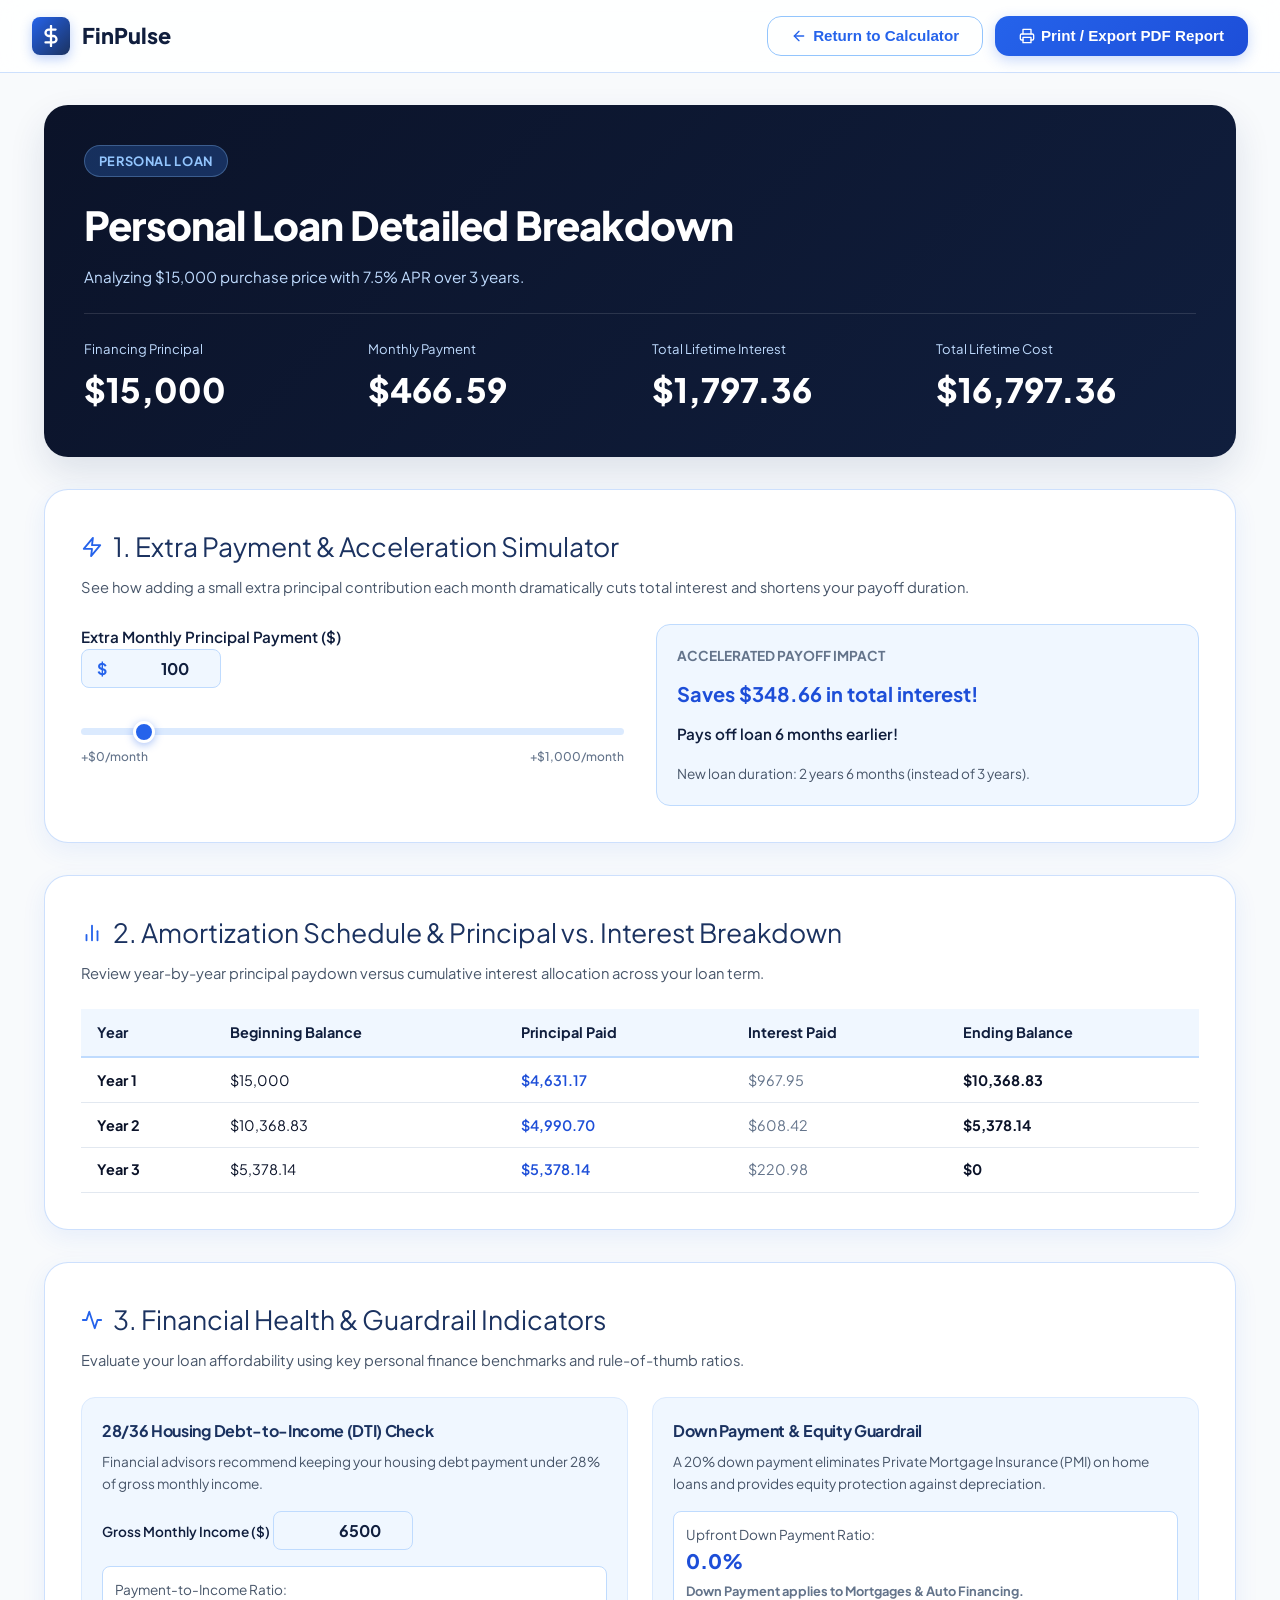
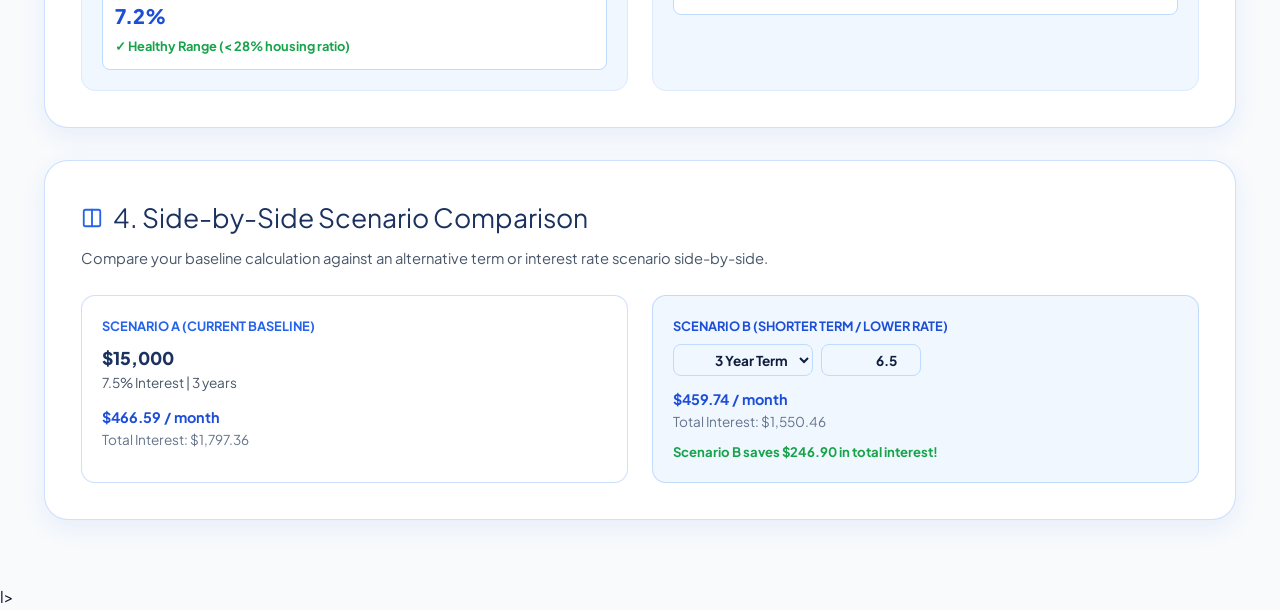
==== html/report.html @ baa24daa "Extract report.html inline styles into dedicated css/report.css file" ====
<!DOCTYPE html>
<html lang="en">
<head>
  <meta charset="UTF-8">
  <meta name="viewport" content="width=device-width, initial-scale=1.0">
  <meta name="description" content="FinPulse Detailed Financial Analysis & Report - Extra payment savings, amortization schedule, DTI health metrics, and scenario comparisons.">
  <title>FinPulse | Detailed Financial Analysis & Report</title>
  <link rel="stylesheet" href="../css/styles.css">
  <link rel="stylesheet" href="../css/report.css">
</head>
<body class="report-body">

  <!-- Navigation Bar -->
  <header class="navbar">
    <div class="nav-container">
      <a href="../index.html" class="brand-logo" id="brandLogoBtn">
        <div class="logo-icon">
          <svg width="22" height="22" viewBox="0 0 24 24" fill="none" stroke="currentColor" stroke-width="2.5" stroke-linecap="round" stroke-linejoin="round">
            <line x1="12" y1="1" x2="12" y2="23"></line>
            <path d="M17 5H9.5a3.5 3.5 0 0 0 0 7h5a3.5 3.5 0 0 1 0 7H6"></path>
          </svg>
        </div>
        FinPulse
      </a>

      <div class="report-nav-actions">
        <button type="button" id="returnCalcBtn" class="btn-outline" style="display: flex; align-items: center; gap: 0.4rem;">
          <svg width="16" height="16" viewBox="0 0 24 24" fill="none" stroke="currentColor" stroke-width="2" stroke-linecap="round" stroke-linejoin="round">
            <line x1="19" y1="12" x2="5" y2="12"></line>
            <polyline points="12 19 5 12 12 5"></polyline>
          </svg>
          Return to Calculator
        </button>
        <button type="button" id="printReportBtn" class="btn-primary" style="display: flex; align-items: center; gap: 0.4rem;">
          <svg width="16" height="16" viewBox="0 0 24 24" fill="none" stroke="currentColor" stroke-width="2" stroke-linecap="round" stroke-linejoin="round">
            <polyline points="6 9 6 2 18 2 18 9"></polyline>
            <path d="M6 18H4a2 2 0 0 1-2-2v-5a2 2 0 0 1 2-2h16a2 2 0 0 1 2 2v5a2 2 0 0 1-2 2h-2"></path>
            <rect x="6" y="14" width="12" height="8"></rect>
          </svg>
          Print / Export PDF Report
        </button>
      </div>
    </div>
  </header>

  <main style="max-width: 1240px; margin: 2rem auto; padding: 0 1.5rem;">
    
    <!-- Executive Summary Banner -->
    <div class="report-hero-card">
      <span class="report-badge" id="reportTypeBadge">Personal Loan Report</span>
      <h1 style="font-size: clamp(1.6rem, 4vw, 2.5rem); margin-bottom: 0.5rem; color: #ffffff; font-weight: 800;" id="reportTitle">
        Detailed Financial Analysis & Breakdown
      </h1>
      <p style="color: var(--blue-200); font-size: 0.95rem;" id="reportSubtitle">
        Comprehensive financial breakdown, amortization schedule, acceleration savings, and health metrics.
      </p>

      <div class="report-metrics-grid">
        <div class="report-metric-box">
          <small>Financing Principal</small>
          <strong id="reportPrincipal">$15,000</strong>
        </div>
        <div class="report-metric-box">
          <small>Monthly Payment</small>
          <strong id="reportMonthlyPayment">$489.27</strong>
        </div>
        <div class="report-metric-box">
          <small>Total Lifetime Interest</small>
          <strong id="reportTotalInterest">$4,340.50</strong>
        </div>
        <div class="report-metric-box">
          <small>Total Lifetime Cost</small>
          <strong id="reportTotalCost">$19,340.50</strong>
        </div>
      </div>
    </div>

    <!-- Option 1: Extra Payment & Payoff Acceleration Simulator -->
    <div class="report-section-card">
      <div class="report-section-title">
        <svg width="22" height="22" viewBox="0 0 24 24" fill="none" stroke="var(--blue-600)" stroke-width="2" stroke-linecap="round" stroke-linejoin="round">
          <polygon points="13 2 3 14 12 14 11 22 21 10 12 10 13 2"></polygon>
        </svg>
        1. Extra Payment & Acceleration Simulator
      </div>
      <p class="report-section-subtitle">
        See how adding a small extra principal contribution each month dramatically cuts total interest and shortens your payoff duration.
      </p>

      <div class="simulator-grid">
        <div>
          <div class="form-group">
            <label for="extraPaymentInput" class="form-label">Extra Monthly Principal Payment ($)</label>
            <div class="input-number-wrapper">
              <span class="input-prefix">$</span>
              <input type="number" id="extraPaymentInput" class="form-input has-prefix" value="100" min="0" max="5000" step="25">
            </div>
          </div>
          <div class="slider-container">
            <input type="range" id="extraPaymentSlider" class="range-slider" value="100" min="0" max="1000" step="25">
            <div class="slider-limits">
              <span>+$0/month</span>
              <span>+$1,000/month</span>
            </div>
          </div>
        </div>

        <div class="savings-banner">
          <div style="font-size: 0.85rem; color: var(--text-light); text-transform: uppercase; font-weight: 700;">Accelerated Payoff Impact</div>
          <div class="savings-highlight" id="interestSavingsText">Saves $1,250.00 in total interest</div>
          <div style="font-size: 0.95rem; color: var(--blue-900); font-weight: 600;" id="timeSavingsText">
            Pays off loan 7 months earlier!
          </div>
          <p style="font-size: 0.85rem; color: var(--text-muted); margin-top: 0.25rem;" id="newTermText">
            New loan duration: 2 years 5 months (instead of 3 years).
          </p>
        </div>
      </div>
    </div>

    <!-- Option 2: Interactive Amortization Schedule & Balance Shift -->
    <div class="report-section-card">
      <div class="report-section-title">
        <svg width="22" height="22" viewBox="0 0 24 24" fill="none" stroke="var(--blue-600)" stroke-width="2" stroke-linecap="round" stroke-linejoin="round">
          <line x1="18" y1="20" x2="18" y2="10"></line>
          <line x1="12" y1="20" x2="12" y2="4"></line>
          <line x1="6" y1="20" x2="6" y2="14"></line>
        </svg>
        2. Amortization Schedule & Principal vs. Interest Breakdown
      </div>
      <p class="report-section-subtitle">
        Review year-by-year principal paydown versus cumulative interest allocation across your loan term.
      </p>

      <div class="amort-table-wrapper">
        <table class="amort-table">
          <thead>
            <tr>
              <th>Year</th>
              <th>Beginning Balance</th>
              <th>Principal Paid</th>
              <th>Interest Paid</th>
              <th>Ending Balance</th>
            </tr>
          </thead>
          <tbody id="amortTableBody">
            <!-- Dynamically populated via report.js -->
          </tbody>
        </table>
      </div>
    </div>

    <!-- Option 3: Financial Health & Guardrail Metrics -->
    <div class="report-section-card">
      <div class="report-section-title">
        <svg width="22" height="22" viewBox="0 0 24 24" fill="none" stroke="var(--blue-600)" stroke-width="2" stroke-linecap="round" stroke-linejoin="round">
          <path d="M22 12h-4l-3 9L9 3l-3 9H2"></path>
        </svg>
        3. Financial Health & Guardrail Indicators
      </div>
      <p class="report-section-subtitle">
        Evaluate your loan affordability using key personal finance benchmarks and rule-of-thumb ratios.
      </p>

      <div class="health-grid">
        <!-- 28/36 DTI Rule -->
        <div class="health-card">
          <h4 style="color: var(--blue-800); margin-bottom: 0.5rem;">28/36 Housing Debt-to-Income (DTI) Check</h4>
          <p style="font-size: 0.85rem; color: var(--text-muted); margin-bottom: 1rem;">
            Financial advisors recommend keeping your housing debt payment under 28% of gross monthly income.
          </p>
          <div class="form-group" style="margin-bottom: 1rem;">
            <label for="monthlyIncomeInput" class="form-label" style="font-size: 0.85rem;">Gross Monthly Income ($)</label>
            <input type="number" id="monthlyIncomeInput" class="form-input" value="6500" min="500" max="100000" step="250">
          </div>
          <div style="padding: 0.75rem; border-radius: var(--radius-sm); background: white; border: 1px solid var(--blue-200);">
            <div style="font-size: 0.85rem; color: var(--text-muted);">Payment-to-Income Ratio:</div>
            <div style="font-size: 1.25rem; font-weight: 800; color: var(--blue-700);" id="dtiRatioText">7.5%</div>
            <div style="font-size: 0.8rem; font-weight: 700; color: #16a34a; margin-top: 0.25rem;" id="dtiStatusText">
              ✓ Healthy Range (< 28%)
            </div>
          </div>
        </div>

        <!-- 20% PMI / Down Payment Equity Guardrail -->
        <div class="health-card">
          <h4 style="color: var(--blue-800); margin-bottom: 0.5rem;">Down Payment & Equity Guardrail</h4>
          <p style="font-size: 0.85rem; color: var(--text-muted); margin-bottom: 1rem;">
            A 20% down payment eliminates Private Mortgage Insurance (PMI) on home loans and provides equity protection against depreciation.
          </p>
          <div style="padding: 0.75rem; border-radius: var(--radius-sm); background: white; border: 1px solid var(--blue-200);">
            <div style="font-size: 0.85rem; color: var(--text-muted);">Upfront Down Payment Ratio:</div>
            <div style="font-size: 1.25rem; font-weight: 800; color: var(--blue-700);" id="equityRatioText">0.0%</div>
            <div style="font-size: 0.8rem; font-weight: 700; margin-top: 0.25rem;" id="equityStatusText">
              No Down Payment Applied
            </div>
          </div>
        </div>
      </div>
    </div>

    <!-- Option 4: Side-by-Side Scenario Comparison -->
    <div class="report-section-card">
      <div class="report-section-title">
        <svg width="22" height="22" viewBox="0 0 24 24" fill="none" stroke="var(--blue-600)" stroke-width="2" stroke-linecap="round" stroke-linejoin="round">
          <rect x="3" y="3" width="18" height="18" rx="2" ry="2"></rect>
          <line x1="12" y1="3" x2="12" y2="21"></line>
        </svg>
        4. Side-by-Side Scenario Comparison
      </div>
      <p class="report-section-subtitle">
        Compare your baseline calculation against an alternative term or interest rate scenario side-by-side.
      </p>

      <div class="comparison-grid">
        <div class="scenario-box">
          <div style="font-size: 0.8rem; font-weight: 700; color: var(--blue-600); text-transform: uppercase; margin-bottom: 0.5rem;">
            Scenario A (Current Baseline)
          </div>
          <div style="font-size: 1.1rem; font-weight: 800; color: var(--blue-800);" id="scenAPrincipal">$15,000</div>
          <div style="font-size: 0.85rem; color: var(--text-muted); margin-bottom: 0.75rem;" id="scenADetails">7.5% Interest | 3 Years</div>
          <div style="font-size: 0.9rem; font-weight: 700; color: var(--blue-700);" id="scenAPayment">$489.27 / month</div>
          <div style="font-size: 0.85rem; color: var(--text-light);" id="scenAInterest">Total Interest: $4,340.50</div>
        </div>

        <div class="scenario-box" style="background: var(--blue-50);">
          <div style="font-size: 0.8rem; font-weight: 700; color: var(--blue-700); text-transform: uppercase; margin-bottom: 0.5rem;">
            Scenario B (Shorter Term / Lower Rate)
          </div>
          <div style="display: flex; gap: 0.5rem; margin-bottom: 0.75rem;">
            <select id="scenBTermSelect" class="form-input" style="font-size: 0.85rem; padding: 0.35rem 0.5rem;">
              <option value="1">1 Year Term</option>
              <option value="2">2 Year Term</option>
              <option value="3" selected>3 Year Term</option>
              <option value="5">5 Year Term</option>
              <option value="15">15 Year Term</option>
              <option value="30">30 Year Term</option>
            </select>
            <input type="number" id="scenBRateInput" class="form-input" value="6.5" min="1" max="30" step="0.25" style="font-size: 0.85rem; padding: 0.35rem 0.5rem; width: 100px;" placeholder="Rate %">
          </div>
          <div style="font-size: 0.9rem; font-weight: 700; color: var(--blue-700);" id="scenBPayment">$489.27 / month</div>
          <div style="font-size: 0.85rem; color: var(--text-light); margin-bottom: 0.5rem;" id="scenBInterest">Total Interest: $4,340.50</div>
          <div style="font-size: 0.82rem; font-weight: 700; color: var(--blue-800);" id="scenBDiffText">Difference: $0.00</div>
        </div>
      </div>
    </div>

  </main>

  <script src="../js/report.js"></script>
</body>
</html>l>
---- css/styles.css ----
/* Modern Monochromatic Blue Design System */
@import url('https://fonts.googleapis.com/css2?family=Plus+Jakarta+Sans:wght@300;400;500;600;700;800&display=swap');

:root {
  /* Monochromatic Blue Color Tokens */
  --blue-950: #0b1329;
  --blue-900: #101e3d;
  --blue-800: #1b3260;
  --blue-700: #1d4ed8;
  --blue-600: #2563eb;
  --blue-500: #3b82f6;
  --blue-400: #60a5fa;
  --blue-300: #93c5fd;
  --blue-200: #bfdbfe;
  --blue-100: #dbeafe;
  --blue-50:  #f0f7ff;
  
  --surface-white: #ffffff;
  --surface-card: #ffffff;
  --text-main: #0b1329;
  --text-muted: #475569;
  --text-light: #64748b;
  
  --border-light: #e2e8f0;
  --border-blue: rgba(59, 130, 246, 0.25);
  
  --shadow-sm: 0 2px 8px rgba(16, 30, 61, 0.04);
  --shadow-md: 0 8px 24px rgba(37, 99, 235, 0.08);
  --shadow-lg: 0 16px 36px rgba(27, 50, 96, 0.12);
  --shadow-glow: 0 0 25px rgba(59, 130, 246, 0.35);
  
  --radius-sm: 8px;
  --radius-md: 14px;
  --radius-lg: 24px;
  --radius-full: 9999px;
  
  --transition: all 0.25s cubic-bezier(0.4, 0, 0.2, 1);
}

*, *::before, *::after {
  box-sizing: border-box;
  margin: 0;
  padding: 0;
}

html {
  scroll-behavior: smooth;
  font-family: 'Plus Jakarta Sans', -apple-system, BlinkMacSystemFont, sans-serif;
  color: var(--text-main);
  background-color: #f8fafc;
}

body {
  line-height: 1.6;
  overflow-x: hidden;
  min-height: 100vh;
  display: flex;
  flex-direction: column;
}

/* Scroll Reveal Utilities (IntersectionObserver) */
.reveal-on-scroll {
  opacity: 0;
  transform: translateY(25px);
  transition: opacity 0.75s cubic-bezier(0.16, 1, 0.3, 1), transform 0.75s cubic-bezier(0.16, 1, 0.3, 1);
  will-change: opacity, transform;
}

.reveal-scale {
  opacity: 0;
  transform: scale(0.95) translateY(20px);
  transition: opacity 0.75s cubic-bezier(0.16, 1, 0.3, 1), transform 0.75s cubic-bezier(0.16, 1, 0.3, 1);
  will-change: opacity, transform;
}

.initial-load {
  transition-duration: 0.85s !important;
}

.reveal-on-scroll.is-visible,
.reveal-scale.is-visible {
  opacity: 1;
  transform: translateY(0) scale(1);
}

.delay-100 { transition-delay: 0.1s; }
.delay-200 { transition-delay: 0.2s; }
.delay-300 { transition-delay: 0.3s; }
.delay-400 { transition-delay: 0.4s; }

@media (prefers-reduced-motion: reduce) {
  .reveal-on-scroll,
  .reveal-scale {
    opacity: 1 !important;
    transform: none !important;
    transition: none !important;
  }
}

/* Typography Helpers */
h1, h2, h3, h4, h5 {
  font-weight: 700;
  letter-spacing: -0.02em;
  color: var(--blue-950);
}

a {
  color: inherit;
  text-decoration: none;
}

/* Header Navbar */
.navbar {
  position: sticky;
  top: 0;
  z-index: 100;
  background: rgba(255, 255, 255, 0.85);
  backdrop-filter: blur(12px);
  -webkit-backdrop-filter: blur(12px);
  border-bottom: 1px solid var(--border-blue);
  padding: 1rem 2rem;
  transition: var(--transition);
}

.nav-container {
  max-width: 1240px;
  margin: 0 auto;
  display: flex;
  align-items: center;
  justify-content: space-between;
}

.brand-logo {
  display: flex;
  align-items: center;
  gap: 0.75rem;
  font-size: 1.35rem;
  font-weight: 800;
  color: var(--blue-900);
}

.brand-text {
  position: relative;
  transition: all 0.2s ease;
}

.brand-logo.active .brand-text,
.brand-logo:hover .brand-text {
  text-decoration: underline;
  text-underline-offset: 6px;
  text-decoration-thickness: 3px;
  text-decoration-color: var(--blue-600);
}

.logo-icon {
  width: 38px;
  height: 38px;
  background: linear-gradient(135deg, var(--blue-600), var(--blue-800));
  border-radius: var(--radius-sm);
  display: flex;
  align-items: center;
  justify-content: center;
  color: white;
  box-shadow: 0 4px 12px rgba(37, 99, 235, 0.3);
}

.nav-links {
  display: flex;
  align-items: center;
  gap: 2rem;
  list-style: none;
}

.nav-links a {
  font-weight: 500;
  font-size: 0.95rem;
  color: var(--text-muted);
  transition: var(--transition);
  padding: 0.5rem 0.75rem;
  border-radius: var(--radius-sm);
}

.nav-links a:hover,
.nav-links a.active {
  color: var(--blue-600);
  background-color: var(--blue-50);
}

.btn-primary {
  background: linear-gradient(135deg, var(--blue-600), var(--blue-700));
  color: white;
  padding: 0.7rem 1.5rem;
  font-weight: 600;
  font-size: 0.95rem;
  border-radius: var(--radius-md);
  border: none;
  cursor: pointer;
  box-shadow: 0 4px 14px rgba(37, 99, 235, 0.25);
  transition: var(--transition);
  display: inline-flex;
  align-items: center;
  gap: 0.5rem;
}

.btn-primary:hover {
  background: linear-gradient(135deg, var(--blue-500), var(--blue-600));
  transform: translateY(-2px);
  box-shadow: 0 6px 20px rgba(37, 99, 235, 0.35);
}

.btn-outline {
  background: transparent;
  color: var(--blue-600);
  padding: 0.65rem 1.4rem;
  font-weight: 600;
  font-size: 0.95rem;
  border-radius: var(--radius-md);
  border: 1.5px solid var(--blue-300);
  cursor: pointer;
  transition: var(--transition);
}

.btn-outline:hover {
  background: var(--blue-50);
  border-color: var(--blue-500);
  color: var(--blue-700);
}

/* Hero Section */
.hero {
  position: relative;
  padding: 4.5rem 1.5rem 3.5rem;
  background: radial-gradient(circle at 50% 0%, rgba(219, 234, 254, 0.5) 0%, rgba(248, 250, 252, 0) 70%);
  overflow: hidden;
}

.hero-container {
  max-width: 1240px;
  margin: 0 auto;
  display: grid;
  grid-template-columns: 1fr 1fr;
  gap: 3.5rem;
  align-items: center;
}

.hero-tag {
  display: inline-flex;
  align-items: center;
  gap: 0.5rem;
  background-color: var(--blue-100);
  color: var(--blue-800);
  padding: 0.4rem 1rem;
  border-radius: var(--radius-full);
  font-size: 0.85rem;
  font-weight: 600;
  margin-bottom: 1.25rem;
  border: 1px solid var(--blue-200);
}

.hero-tag span {
  width: 8px;
  height: 8px;
  border-radius: 50%;
  background-color: var(--blue-600);
}

.hero-title {
  font-size: clamp(1.8rem, 4.8vw, 3.25rem);
  line-height: 1.15;
  margin-bottom: 1.25rem;
}

/* Educational Glossary Tooltips (Option 5) */
.tooltip-icon {
  display: inline-flex;
  align-items: center;
  justify-content: center;
  color: var(--blue-500);
  cursor: help;
  position: relative;
  margin-left: 0.35rem;
  transition: all 0.2s ease;
  vertical-align: middle;
  user-select: none;
}

.tooltip-icon:hover,
.tooltip-icon:focus,
.tooltip-icon.active {
  color: var(--blue-700);
  transform: scale(1.15);
  outline: none;
}

.tooltip-box {
  position: absolute;
  bottom: 135%;
  left: 50%;
  transform: translateX(-50%) translateY(4px);
  width: max-content;
  max-width: clamp(180px, 60vw, 230px);
  padding: 0.65rem 0.85rem;
  background: var(--blue-950);
  color: #ffffff;
  font-size: 0.78rem;
  font-weight: 400;
  line-height: 1.45;
  border-radius: var(--radius-sm);
  box-shadow: 0 10px 25px rgba(11, 19, 41, 0.3);
  opacity: 0;
  visibility: hidden;
  pointer-events: none;
  transition: opacity 0.25s ease, transform 0.25s ease, visibility 0.25s ease;
  z-index: 120;
  text-align: left;
  white-space: normal;
}

.tooltip-box::after {
  content: '';
  position: absolute;
  top: 100%;
  left: 50%;
  transform: translateX(-50%);
  border-width: 5px;
  border-style: solid;
  border-color: var(--blue-950) transparent transparent transparent;
}

.tooltip-icon:hover .tooltip-box,
.tooltip-icon:focus .tooltip-box,
.tooltip-icon.active .tooltip-box {
  opacity: 1;
  visibility: visible;
  transform: translateX(-50%) translateY(0);
}

.text-gradient {
  background: linear-gradient(135deg, var(--blue-700), var(--blue-400));
  background-clip: text;
  -webkit-background-clip: text;
  -webkit-text-fill-color: transparent;
}

.hero-subtitle {
  font-size: 1.15rem;
  color: var(--text-muted);
  margin-bottom: 2rem;
  max-width: 540px;
}

.hero-stats {
  display: flex;
  gap: 2.5rem;
  margin-top: 2rem;
  padding-top: 1.75rem;
  border-top: 1px solid var(--border-blue);
}

.stat-item h4 {
  font-size: 1.65rem;
  color: var(--blue-700);
  font-weight: 800;
}

.stat-item p {
  font-size: 0.875rem;
  color: var(--text-light);
  font-weight: 500;
}

/* Calculator Section Container */
.calculator-section {
  padding: 2rem 1.5rem 5rem;
}

.section-container {
  max-width: 1240px;
  margin: 0 auto;
}

.section-header {
  text-align: center;
  max-width: 680px;
  margin: 0 auto 3rem;
}

.section-header h2 {
  font-size: clamp(1.45rem, 4.2vw, 2.25rem);
  margin-bottom: 0.75rem;
}

.section-header p {
  color: var(--text-muted);
  font-size: clamp(0.9rem, 2.5vw, 1.05rem);
}

/* Calculator Main Grid */
.calculator-card {
  background: var(--surface-white);
  border-radius: var(--radius-lg);
  border: 1px solid var(--border-blue);
  box-shadow: var(--shadow-lg);
  padding: clamp(1.15rem, 4.5vw, 2.5rem);
  display: grid;
  grid-template-columns: 1.2fr 1fr;
  gap: clamp(1.5rem, 4vw, 3rem);
  position: relative;
}

/* Loan Type Selector Tabs */
.loan-type-tabs {
  position: relative;
  display: flex;
  background: var(--blue-50);
  padding: 0.35rem;
  border-radius: var(--radius-md);
  gap: 0.35rem;
  margin-bottom: 2rem;
  border: 1px solid var(--blue-100);
}

.tab-indicator {
  position: absolute;
  top: 0.35rem;
  bottom: 0.35rem;
  left: 0;
  width: 25%;
  background: var(--surface-white);
  border-radius: var(--radius-sm);
  box-shadow: var(--shadow-sm);
  transition: transform 0.32s cubic-bezier(0.16, 1, 0.3, 1), width 0.32s cubic-bezier(0.16, 1, 0.3, 1);
  pointer-events: none;
  z-index: 1;
}

.tab-btn {
  position: relative;
  z-index: 2;
  flex: 1;
  padding: 0.65rem 0.5rem;
  border: none;
  background: transparent !important;
  box-shadow: none !important;
  border-radius: var(--radius-sm);
  font-family: inherit;
  font-size: 0.9rem;
  font-weight: 600;
  color: var(--text-muted);
  cursor: pointer;
  transition: color 0.25s ease;
  display: flex;
  align-items: center;
  justify-content: center;
  gap: 0.4rem;
}

.tab-btn.active {
  color: var(--blue-700);
  font-weight: 700;
}

.tab-btn:hover:not(.active) {
  color: var(--blue-600);
}

/* Tab Switch Content Animation */
.tab-change-anim {
  animation: tabFadeSlide 0.35s cubic-bezier(0.16, 1, 0.3, 1);
}

@keyframes tabFadeSlide {
  0% {
    opacity: 0.35;
    transform: translateY(10px);
  }
  100% {
    opacity: 1;
    transform: translateY(0);
  }
}

/* Form Controls */
.form-group {
  margin-bottom: 1.75rem;
  transition: all 0.25s ease-in-out;
}

.form-label-row {
  display: flex;
  justify-content: space-between;
  align-items: center;
  margin-bottom: 0.6rem;
}

.form-label {
  font-weight: 600;
  font-size: 0.95rem;
  color: var(--blue-900);
}

.input-number-wrapper {
  position: relative;
  display: flex;
  align-items: center;
}

.input-prefix, .input-suffix {
  position: absolute;
  font-weight: 700;
  color: var(--blue-600);
  font-size: 1rem;
  pointer-events: none;
}

.input-prefix {
  left: 1rem;
}

.input-suffix {
  right: 1rem;
}

.form-input {
  width: 140px;
  padding: 0.5rem 1rem;
  font-family: inherit;
  font-size: 1rem;
  font-weight: 700;
  color: var(--blue-900);
  background: var(--blue-50);
  border: 1.5px solid var(--blue-200);
  border-radius: var(--radius-sm);
  text-align: right;
  transition: var(--transition);
}

.form-input.has-prefix {
  padding-left: 2rem;
}

.form-input.has-suffix {
  padding-right: 2.2rem;
}

.form-input:focus {
  outline: none;
  border-color: var(--blue-500);
  background: white;
  box-shadow: 0 0 0 3px rgba(59, 130, 246, 0.15);
}

/* Custom Range Slider */
.slider-container {
  margin-top: 0.75rem;
}

.range-slider {
  -webkit-appearance: none;
  appearance: none;
  width: 100%;
  height: 7px;
  border-radius: 4px;
  background: var(--blue-100);
  outline: none;
  cursor: pointer;
}

.range-slider::-webkit-slider-thumb {
  -webkit-appearance: none;
  appearance: none;
  width: 22px;
  height: 22px;
  border-radius: 50%;
  background: var(--blue-600);
  border: 3px solid white;
  box-shadow: 0 2px 8px rgba(37, 99, 235, 0.4);
  cursor: pointer;
  transition: transform 0.15s ease, background-color 0.15s ease;
}

.range-slider::-webkit-slider-thumb:hover {
  transform: scale(1.15);
  background: var(--blue-500);
}

.slider-limits {
  display: flex;
  justify-content: space-between;
  font-size: 0.75rem;
  color: var(--text-light);
  margin-top: 0.35rem;
  font-weight: 500;
}

/* Presets Buttons */
.presets-group {
  display: flex;
  gap: 0.5rem;
  margin-top: 0.75rem;
  flex-wrap: wrap;
}

.preset-chip {
  background: var(--blue-50);
  border: 1px solid var(--blue-200);
  color: var(--blue-700);
  padding: 0.35rem 0.75rem;
  border-radius: var(--radius-full);
  font-size: 0.8rem;
  font-weight: 600;
  cursor: pointer;
  transition: var(--transition);
}

.preset-chip:hover {
  background: var(--blue-600);
  color: white;
  border-color: var(--blue-600);
}

/* Results Display Box (Right Column) */
.results-container {
  background: linear-gradient(145deg, var(--blue-950), var(--blue-900));
  border-radius: var(--radius-md);
  padding: 2.25rem;
  color: white;
  display: flex;
  flex-direction: column;
  justify-content: space-between;
  box-shadow: inset 0 1px 1px rgba(255, 255, 255, 0.1), 0 12px 30px rgba(11, 19, 41, 0.35);
  position: relative;
  overflow: hidden;
}

.results-container::before {
  content: '';
  position: absolute;
  top: -50px;
  right: -50px;
  width: 180px;
  height: 180px;
  background: radial-gradient(circle, rgba(59, 130, 246, 0.3) 0%, rgba(0,0,0,0) 70%);
  border-radius: 50%;
  pointer-events: none;
}

.results-header {
  margin-bottom: 1.5rem;
}

.results-header > span, #monthlyPayment-text {
  font-size: 2rem;
  letter-spacing: 0.08em;
  color: var(--blue-300);
  font-weight: 700;
}

.monthly-payment-amount {
  font-size: clamp(1.75rem, calc(8vw + 1rem), 2.25rem);
  font-weight: 800;
  line-height: 1.1;
  margin-top: 0.25rem;
  color:  var(--blue-300);
  display: flex;
  align-items: baseline;
  gap: 0.2rem;
}

.monthly-payment-amount span.currency {
  font-size: 2rem;
  color: var(--blue-300);
}

.payment-subtext {
  font-size: 0.85rem;
  color: var(--blue-200);
  margin-top: 0.35rem;
}

.tab-disclaimer {
  display: flex;
  align-items: flex-start;
  gap: 0.55rem;
  background: rgba(255, 255, 255, 0.08);
  border: 1px solid rgba(255, 255, 255, 0.16);
  border-radius: var(--radius-sm);
  padding: 0.65rem 0.85rem;
  font-size: 0.78rem;
  color: var(--blue-100);
  line-height: 1.4;
  margin-top: 0.85rem;
}

.tab-disclaimer svg {
  flex-shrink: 0;
  margin-top: 0.15rem;
  color: var(--blue-300);
}

/* Breakdown Progress Bar */
.breakdown-bar-container {
  margin: 1.75rem 0;
}

.breakdown-labels {
  display: flex;
  justify-content: space-between;
  font-size: 0.8rem;
  margin-bottom: 0.5rem;
  color: var(--blue-200);
}

.breakdown-bar {
  height: 10px;
  background: rgba(255, 255, 255, 0.15);
  border-radius: var(--radius-full);
  overflow: hidden;
  display: flex;
}

.bar-principal {
  background: var(--blue-400);
  height: 100%;
  transition: width 0.35s ease;
}

.bar-interest {
  background: var(--blue-600);
  height: 100%;
  transition: width 0.35s ease;
}

/* Stat Grid Inside Results */
.stats-grid {
  display: grid;
  grid-template-columns: 1fr 1fr;
  gap: 1.25rem;
  padding: 1.25rem 0;
  border-top: 1px solid rgba(255, 255, 255, 0.12);
  border-bottom: 1px solid rgba(255, 255, 255, 0.12);
  margin-bottom: 1.5rem;
}

.stat-box small {
  font-size: 0.75rem;
  color: var(--blue-300);
  display: block;
  font-weight: 500;
}

.stat-box strong {
  font-size: 1.25rem;
  color: white;
  font-weight: 700;
}

/* Features Grid */
.features-section {
  padding: 4rem 1.5rem;
  background: var(--blue-50);
}

.features-grid {
  display: grid;
  grid-template-columns: repeat(auto-fit, minmax(280px, 1fr));
  gap: 2rem;
  margin-top: 3rem;
}

.feature-card {
  background: white;
  border-radius: var(--radius-md);
  padding: 2rem;
  border: 1px solid var(--blue-100);
  box-shadow: var(--shadow-sm);
  transition: var(--transition);
}

.feature-card:hover {
  transform: translateY(-5px);
  box-shadow: var(--shadow-md);
  border-color: var(--blue-300);
}

.feature-icon {
  width: 50px;
  height: 50px;
  background: var(--blue-100);
  color: var(--blue-700);
  border-radius: var(--radius-sm);
  display: flex;
  align-items: center;
  justify-content: center;
  font-size: 1.5rem;
  margin-bottom: 1.25rem;
}

.feature-card h3 {
  font-size: 1.2rem;
  margin-bottom: 0.6rem;
}

.feature-card p {
  color: var(--text-muted);
  font-size: 0.925rem;
}

/* Financial Literacy Guide & Accordion */
.guide-section {
  padding: 5rem 1.5rem;
  background: white;
  border-top: 1px solid var(--border-blue);
}

.accordion-container {
  max-width: 800px;
  margin: 0 auto;
  display: flex;
  flex-direction: column;
  gap: 1rem;
}

.accordion-item {
  border: 1.5px solid var(--blue-200);
  border-radius: var(--radius-md);
  background: var(--blue-50);
  overflow: hidden;
  transition: var(--transition);
}

.accordion-item.active {
  background: white;
  border-color: var(--blue-500);
  box-shadow: var(--shadow-sm);
}

.accordion-header {
  width: 100%;
  padding: 1.25rem 1.5rem;
  display: flex;
  justify-content: space-between;
  align-items: center;
  background: none;
  border: none;
  font-family: inherit;
  font-size: 1.05rem;
  font-weight: 700;
  color: var(--blue-900);
  text-align: left;
  cursor: pointer;
  transition: var(--transition);
}

.accordion-header:hover {
  color: var(--blue-600);
}

.accordion-icon {
  color: var(--blue-600);
  transition: transform 0.25s ease;
  flex-shrink: 0;
}

.accordion-item.active .accordion-icon {
  transform: rotate(180deg);
}

.accordion-content {
  max-height: 0;
  overflow: hidden;
  opacity: 0;
  transform: translateY(-6px);
  transition: max-height 0.35s cubic-bezier(0.16, 1, 0.3, 1),
              padding 0.35s cubic-bezier(0.16, 1, 0.3, 1),
              opacity 0.4s ease-in-out 0.05s,
              transform 0.35s ease-out;
  padding: 0 1.5rem;
  color: var(--text-muted);
  font-size: 0.95rem;
  line-height: 1.6;
}

.accordion-item.active .accordion-content {
  padding: 0 1.5rem 1.25rem;
  max-height: 500px;
  opacity: 1;
  transform: translateY(0);
}

.accordion-content ul {
  margin-top: 0.5rem;
  padding-left: 1.25rem;
}

.accordion-content li {
  margin-bottom: 0.4rem;
}

/* Footer */
footer {
  background: var(--blue-950);
  color: var(--blue-200);
  padding: 3.5rem 1.5rem 2rem;
  margin-top: auto;
  border-top: 1px solid var(--blue-900);
}

.footer-container {
  max-width: 1240px;
  margin: 0 auto;
  display: flex;
  justify-content: space-between;
  align-items: center;
  flex-wrap: wrap;
  gap: 2rem;
  padding-bottom: 2rem;
  border-bottom: 1px solid rgba(255, 255, 255, 0.08);
}

.footer-bottom {
  max-width: 1240px;
  margin: 1.5rem auto 0;
  text-align: center;
  font-size: 0.85rem;
  color: var(--blue-400);
}

/* Responsive adjustments */
@media (max-width: 992px) {
  .hero-container {
    grid-template-columns: 1fr;
    gap: 2.5rem;
  }
  .calculator-card {
    grid-template-columns: 1fr;
  }
}

@media (max-width: 640px) {
  .nav-links {
    display: none;
  }
  .hero-stats {
    gap: 1.25rem;
    flex-wrap: wrap;
  }
}

/* Mobile Breakpoints: 425px, 375px, 320px */
@media (max-width: 425px) {
  .navbar {
    padding: 0.75rem 1rem;
  }
  .brand-logo {
    font-size: 1.15rem;
    gap: 0.5rem;
  }
  .logo-icon {
    width: 32px;
    height: 32px;
  }
  .calculator-card {
    padding: 1.15rem 0.95rem;
    border-radius: var(--radius-md);
  }
  .loan-type-tabs {
    padding: 0.25rem;
    gap: 0.2rem;
  }
  .tab-btn {
    font-size: 0.78rem;
    padding: 0.55rem 0.25rem;
    gap: 0.2rem;
  }
  #monthlyPayment-text {
    font-size: clamp(0.5rem, 2vw, 0.75rem);
  }
  .preset-chip {
    font-size: 0.75rem;
    padding: 0.35rem 0.55rem;
  }
}

@media (max-width: 375px) {
  .hero {
    padding: 3rem 1rem 2.5rem;
  }
  .hero-tag {
    font-size: 0.78rem;
    padding: 0.35rem 0.75rem;
  }
  .form-label-row {
    flex-direction: column;
    align-items: flex-start;
    gap: 0.4rem;
  }
  .input-number-wrapper {
    width: 100%;
  }
  .form-input {
    width: 100%;
  }
  .tab-btn {
    font-size: 0.75rem;
  }
}

@media (max-width: 320px) {
  .navbar {
    padding: 0.6rem 0.75rem;
  }
  .brand-text {
    font-size: 1.05rem;
  }
  .btn-primary {
    padding: 0.5rem 0.85rem;
    font-size: 0.82rem;
  }
  .calculator-card {
    padding: 0.9rem 0.65rem;
  }
  .tab-btn {
    font-size: 0.7rem;
    padding: 0.45rem 0.15rem;
  }
  .slider-limits {
    font-size: 0.72rem;
  }
  .results-header {
    padding: 1.1rem 0.85rem;
  }
}
---- css/report.css ----
/* FinPulse Report & Detailed Financial Analysis Stylesheet */

.report-body {
  background-color: #f8fafc;
}
.report-nav-actions {
  display: flex;
  align-items: center;
  gap: 0.75rem;
}
.report-hero-card {
  background: linear-gradient(135deg, var(--blue-950), var(--blue-900));
  color: white;
  border-radius: var(--radius-lg);
  padding: clamp(1.5rem, 4vw, 2.5rem);
  margin-bottom: 2rem;
  box-shadow: var(--shadow-lg);
}
.report-badge {
  display: inline-block;
  padding: 0.3rem 0.85rem;
  border-radius: var(--radius-full);
  background: rgba(59, 130, 246, 0.25);
  color: var(--blue-300);
  font-size: 0.8rem;
  font-weight: 700;
  text-transform: uppercase;
  letter-spacing: 0.05em;
  margin-bottom: 1rem;
  border: 1px solid rgba(147, 197, 253, 0.3);
}
.report-metrics-grid {
  display: grid;
  grid-template-columns: repeat(auto-fit, minmax(200px, 1fr));
  gap: 1.5rem;
  margin-top: 1.5rem;
  padding-top: 1.5rem;
  border-top: 1px solid rgba(255, 255, 255, 0.12);
}
.report-metric-box small {
  display: block;
  color: var(--blue-200);
  font-size: 0.82rem;
  margin-bottom: 0.25rem;
}
.report-metric-box strong {
  font-size: clamp(1.4rem, 3.5vw, 2.1rem);
  color: white;
  font-weight: 800;
}

.report-section-card {
  background: var(--surface-white);
  border-radius: var(--radius-lg);
  border: 1px solid var(--border-blue);
  box-shadow: var(--shadow-md);
  padding: clamp(1.25rem, 3.5vw, 2.25rem);
  margin-bottom: 2rem;
}

.report-section-title {
  font-size: clamp(1.25rem, 3vw, 1.65rem);
  color: var(--blue-800);
  margin-bottom: 0.5rem;
  display: flex;
  align-items: center;
  gap: 0.6rem;
}

.report-section-subtitle {
  color: var(--text-muted);
  font-size: 0.92rem;
  margin-bottom: 1.5rem;
}

/* Option 1: Extra Payment Simulator */
.simulator-grid {
  display: grid;
  grid-template-columns: 1fr 1fr;
  gap: 2rem;
}
@media (max-width: 768px) {
  .simulator-grid { grid-template-columns: 1fr; }
}
.savings-banner {
  background: var(--blue-50);
  border: 1px solid var(--blue-200);
  border-radius: var(--radius-md);
  padding: 1.25rem;
  display: flex;
  flex-direction: column;
  gap: 0.75rem;
}
.savings-highlight {
  font-size: 1.25rem;
  font-weight: 700;
  color: var(--blue-700);
}

/* Option 2: Amortization Table */
.amort-table-wrapper {
  overflow-x: auto;
  margin-top: 1rem;
}
.amort-table {
  width: 100%;
  border-collapse: collapse;
  font-size: 0.9rem;
  text-align: left;
}
.amort-table th {
  background: var(--blue-50);
  color: var(--blue-900);
  padding: 0.75rem 1rem;
  border-bottom: 2px solid var(--blue-200);
}
.amort-table td {
  padding: 0.65rem 1rem;
  border-bottom: 1px solid var(--border-light);
}

/* Option 3: Health Metrics */
.health-grid {
  display: grid;
  grid-template-columns: 1fr 1fr;
  gap: 1.5rem;
}
@media (max-width: 768px) {
  .health-grid { grid-template-columns: 1fr; }
}
.health-card {
  background: var(--blue-50);
  border-radius: var(--radius-md);
  padding: 1.25rem;
  border: 1px solid var(--blue-100);
}

/* Option 4: Comparison Grid */
.comparison-grid {
  display: grid;
  grid-template-columns: 1fr 1fr;
  gap: 1.5rem;
  margin-top: 1rem;
}
@media (max-width: 768px) {
  .comparison-grid { grid-template-columns: 1fr; }
}
.scenario-box {
  border: 1px solid var(--border-blue);
  border-radius: var(--radius-md);
  padding: 1.25rem;
  background: var(--surface-white);
}

/* Print Overrides */
@media print {
  .navbar, .report-nav-actions, .btn-primary, .btn-outline, #returnCalcBtn, #printReportBtn {
    display: none !important;
  }
  body { background: white !important; }
  .report-hero-card, .report-section-card {
    box-shadow: none !important;
    border: 1px solid #cbd5e1 !important;
    break-inside: avoid;
  }
}
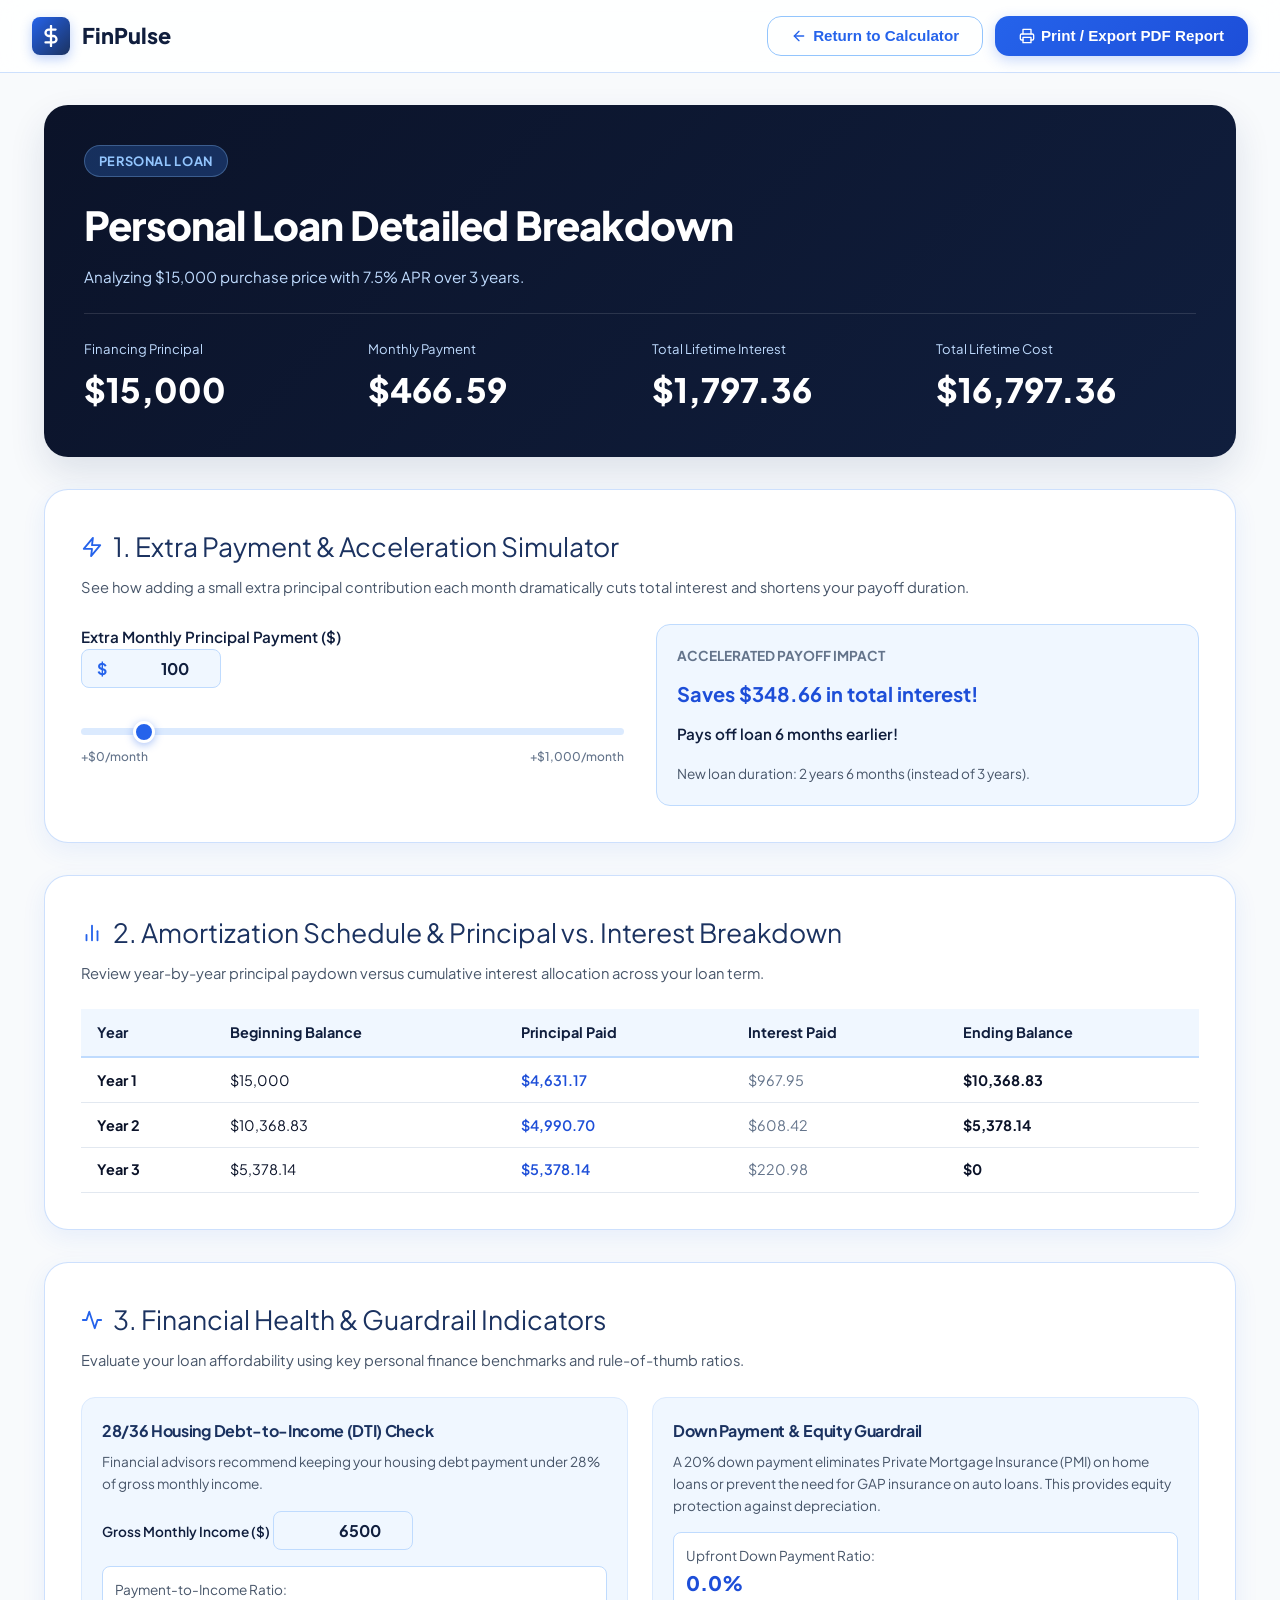
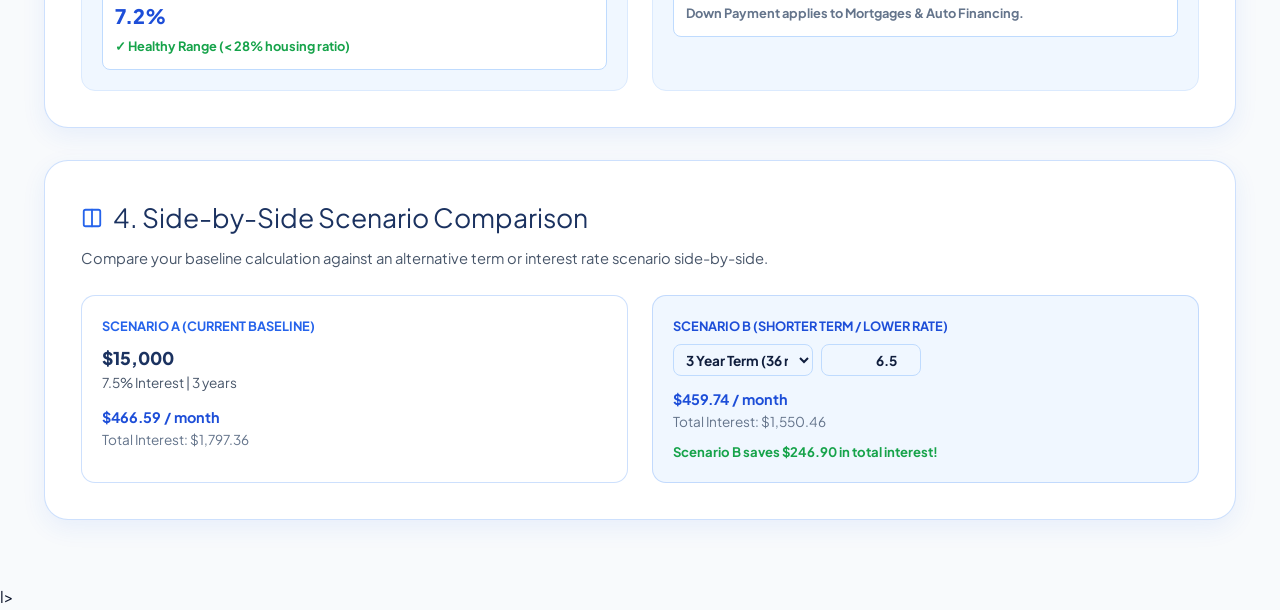
==== commit 079bb2ed: "Fix Scenario B term calculation bug converting dropdown years to months" ====
--- a/html/report.html
+++ b/html/report.html
@@ -186,7 +186,7 @@
         <div class="health-card">
           <h4 style="color: var(--blue-800); margin-bottom: 0.5rem;">Down Payment & Equity Guardrail</h4>
           <p style="font-size: 0.85rem; color: var(--text-muted); margin-bottom: 1rem;">
-            A 20% down payment eliminates Private Mortgage Insurance (PMI) on home loans and provides equity protection against depreciation.
+            A 20% down payment eliminates Private Mortgage Insurance (PMI) on home loans or prevent the need for GAP insurance on auto loans. This provides equity protection against depreciation.
           </p>
           <div style="padding: 0.75rem; border-radius: var(--radius-sm); background: white; border: 1px solid var(--blue-200);">
             <div style="font-size: 0.85rem; color: var(--text-muted);">Upfront Down Payment Ratio:</div>
@@ -229,12 +229,15 @@
           </div>
           <div style="display: flex; gap: 0.5rem; margin-bottom: 0.75rem;">
             <select id="scenBTermSelect" class="form-input" style="font-size: 0.85rem; padding: 0.35rem 0.5rem;">
-              <option value="1">1 Year Term</option>
-              <option value="2">2 Year Term</option>
-              <option value="3" selected>3 Year Term</option>
-              <option value="5">5 Year Term</option>
-              <option value="15">15 Year Term</option>
-              <option value="30">30 Year Term</option>
+              <option value="1">1 Year Term (12 mos)</option>
+              <option value="2">2 Year Term (24 mos)</option>
+              <option value="3" selected>3 Year Term (36 mos)</option>
+              <option value="4">4 Year Term (48 mos)</option>
+              <option value="5">5 Year Term (60 mos)</option>
+              <option value="6">6 Year Term (72 mos)</option>
+              <option value="7">7 Year Term (84 mos)</option>
+              <option value="15">15 Year Term (180 mos)</option>
+              <option value="30">30 Year Term (360 mos)</option>
             </select>
             <input type="number" id="scenBRateInput" class="form-input" value="6.5" min="1" max="30" step="0.25" style="font-size: 0.85rem; padding: 0.35rem 0.5rem; width: 100px;" placeholder="Rate %">
           </div>
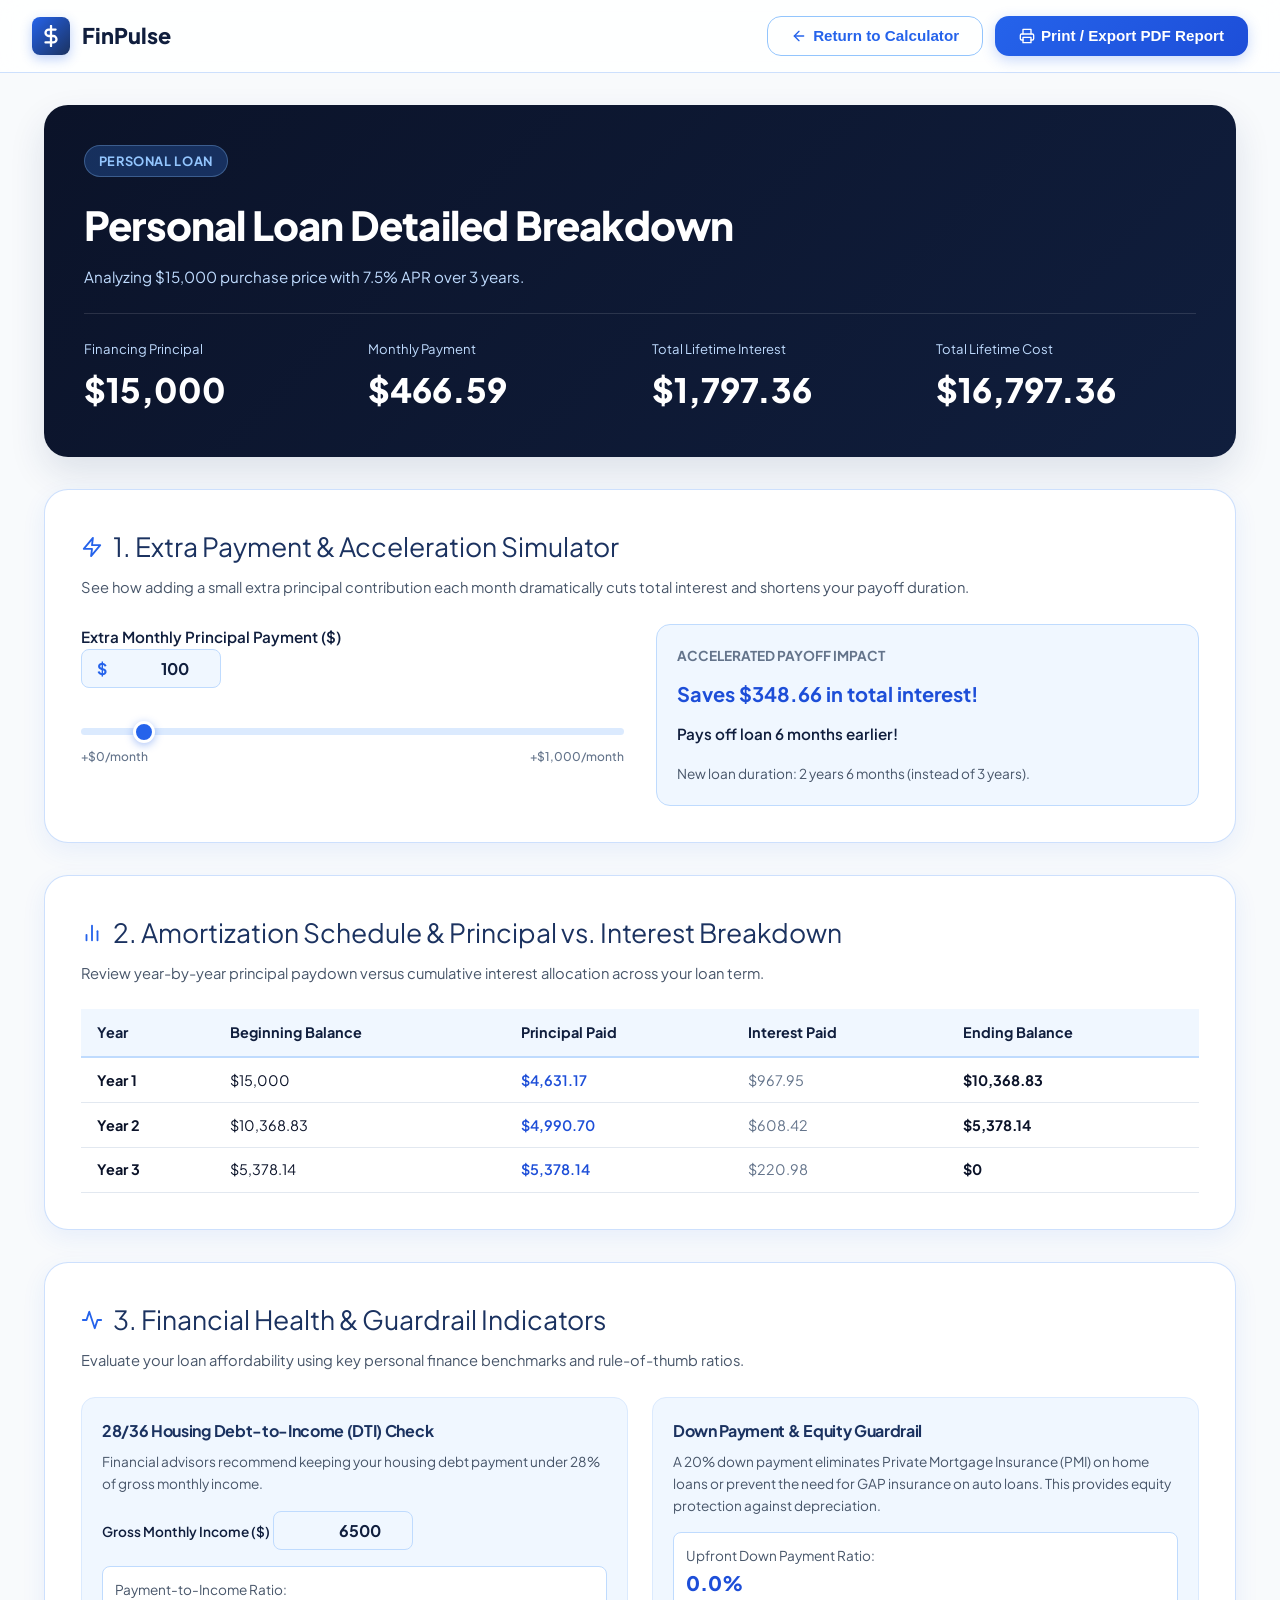
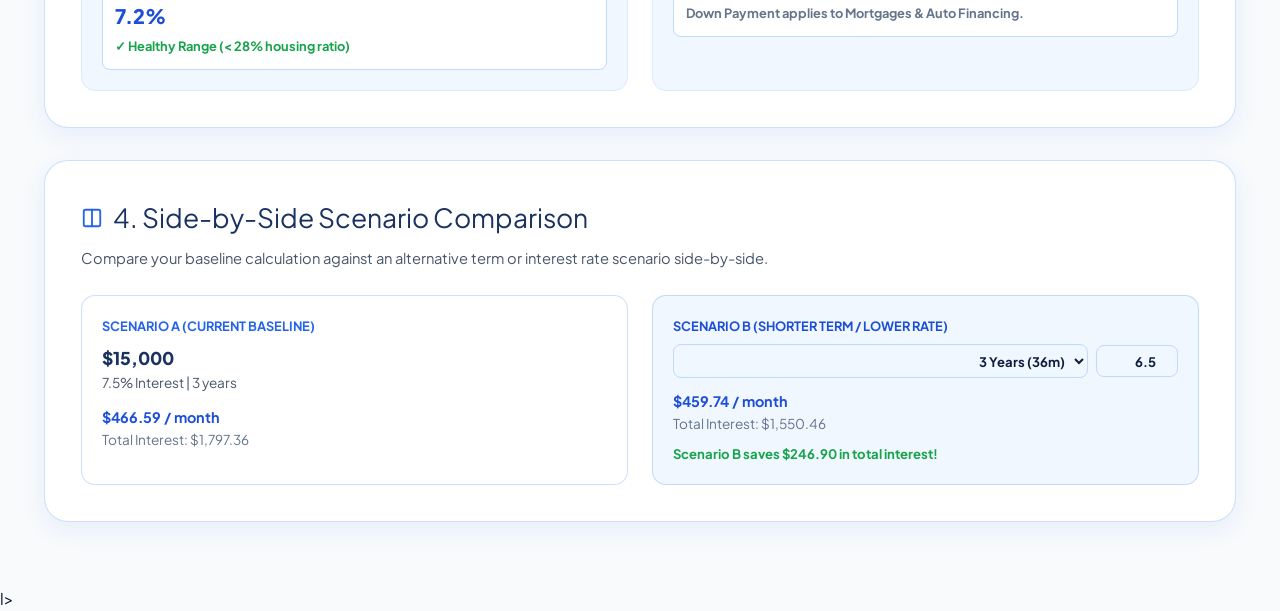
==== commit f4d1c78c: "Optimize Scenario B select dropdown layout and label wording" ====
--- a/html/report.html
+++ b/html/report.html
@@ -227,19 +227,19 @@
           <div style="font-size: 0.8rem; font-weight: 700; color: var(--blue-700); text-transform: uppercase; margin-bottom: 0.5rem;">
             Scenario B (Shorter Term / Lower Rate)
           </div>
-          <div style="display: flex; gap: 0.5rem; margin-bottom: 0.75rem;">
-            <select id="scenBTermSelect" class="form-input" style="font-size: 0.85rem; padding: 0.35rem 0.5rem;">
-              <option value="1">1 Year Term (12 mos)</option>
-              <option value="2">2 Year Term (24 mos)</option>
-              <option value="3" selected>3 Year Term (36 mos)</option>
-              <option value="4">4 Year Term (48 mos)</option>
-              <option value="5">5 Year Term (60 mos)</option>
-              <option value="6">6 Year Term (72 mos)</option>
-              <option value="7">7 Year Term (84 mos)</option>
-              <option value="15">15 Year Term (180 mos)</option>
-              <option value="30">30 Year Term (360 mos)</option>
+          <div style="display: flex; gap: 0.5rem; margin-bottom: 0.75rem; align-items: center;">
+            <select id="scenBTermSelect" class="form-input" style="flex: 1; min-width: 0; font-size: 0.82rem; padding: 0.4rem 0.35rem; text-overflow: ellipsis;">
+              <option value="1">1 Year (12m)</option>
+              <option value="2">2 Years (24m)</option>
+              <option value="3" selected>3 Years (36m)</option>
+              <option value="4">4 Years (48m)</option>
+              <option value="5">5 Years (60m)</option>
+              <option value="6">6 Years (72m)</option>
+              <option value="7">7 Years (84m)</option>
+              <option value="15">15 Years (180m)</option>
+              <option value="30">30 Years (360m)</option>
             </select>
-            <input type="number" id="scenBRateInput" class="form-input" value="6.5" min="1" max="30" step="0.25" style="font-size: 0.85rem; padding: 0.35rem 0.5rem; width: 100px;" placeholder="Rate %">
+            <input type="number" id="scenBRateInput" class="form-input" value="6.5" min="1" max="30" step="0.25" style="width: 82px; flex-shrink: 0; font-size: 0.82rem; padding: 0.4rem 0.35rem;" placeholder="Rate %">
           </div>
           <div style="font-size: 0.9rem; font-weight: 700; color: var(--blue-700);" id="scenBPayment">$489.27 / month</div>
           <div style="font-size: 0.85rem; color: var(--text-light); margin-bottom: 0.5rem;" id="scenBInterest">Total Interest: $4,340.50</div>
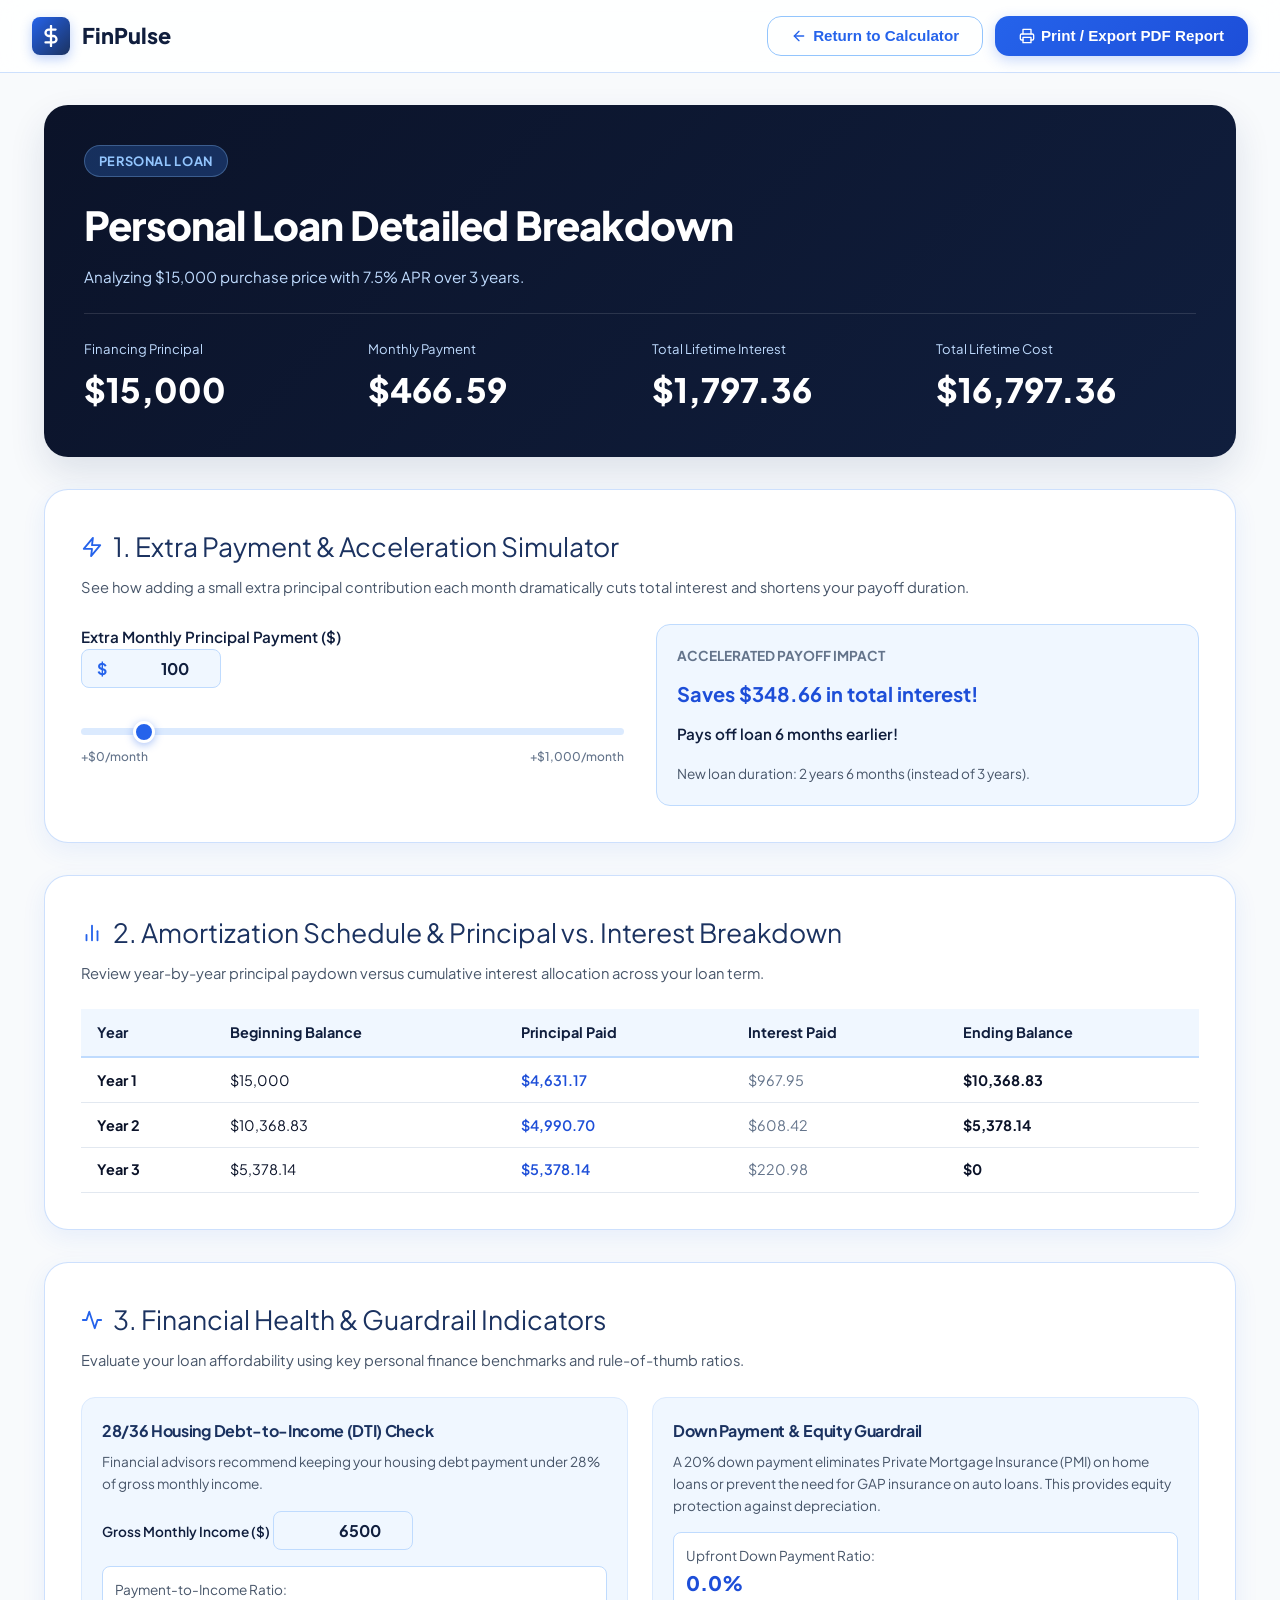
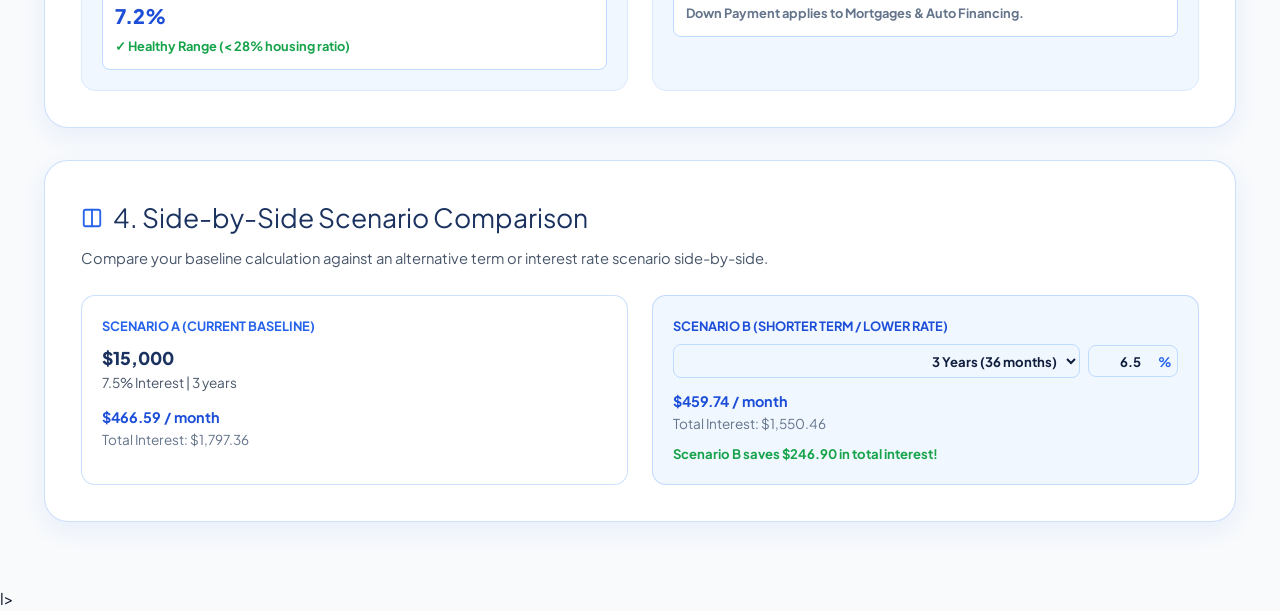
==== commit 48a27c77: "Add percent suffix badge to Scenario B rate input" ====
--- a/html/report.html
+++ b/html/report.html
@@ -229,17 +229,20 @@
           </div>
           <div style="display: flex; gap: 0.5rem; margin-bottom: 0.75rem; align-items: center;">
             <select id="scenBTermSelect" class="form-input" style="flex: 1; min-width: 0; font-size: 0.82rem; padding: 0.4rem 0.35rem; text-overflow: ellipsis;">
-              <option value="1">1 Year (12m)</option>
-              <option value="2">2 Years (24m)</option>
-              <option value="3" selected>3 Years (36m)</option>
-              <option value="4">4 Years (48m)</option>
-              <option value="5">5 Years (60m)</option>
-              <option value="6">6 Years (72m)</option>
-              <option value="7">7 Years (84m)</option>
-              <option value="15">15 Years (180m)</option>
-              <option value="30">30 Years (360m)</option>
+              <option value="1">1 Year (12 months)</option>
+              <option value="2">2 Years (24 months)</option>
+              <option value="3" selected>3 Years (36 months)</option>
+              <option value="4">4 Years (48 months)</option>
+              <option value="5">5 Years (60 months)</option>
+              <option value="6">6 Years (72 months)</option>
+              <option value="7">7 Years (84 months)</option>
+              <option value="15">15 Years (180 months)</option>
+              <option value="30">30 Years (360 months)</option>
             </select>
-            <input type="number" id="scenBRateInput" class="form-input" value="6.5" min="1" max="30" step="0.25" style="width: 82px; flex-shrink: 0; font-size: 0.82rem; padding: 0.4rem 0.35rem;" placeholder="Rate %">
+            <div class="input-number-wrapper" style="width: 90px; flex-shrink: 0;">
+              <input type="number" id="scenBRateInput" class="form-input has-suffix" value="6.5" min="1" max="30" step="0.25" style="width: 100%; font-size: 0.82rem; padding: 0.4rem 1.3rem 0.4rem 0.35rem;" placeholder="Rate">
+              <span class="input-suffix" style="right: 0.4rem; font-size: 0.82rem;">%</span>
+            </div>
           </div>
           <div style="font-size: 0.9rem; font-weight: 700; color: var(--blue-700);" id="scenBPayment">$489.27 / month</div>
           <div style="font-size: 0.85rem; color: var(--text-light); margin-bottom: 0.5rem;" id="scenBInterest">Total Interest: $4,340.50</div>
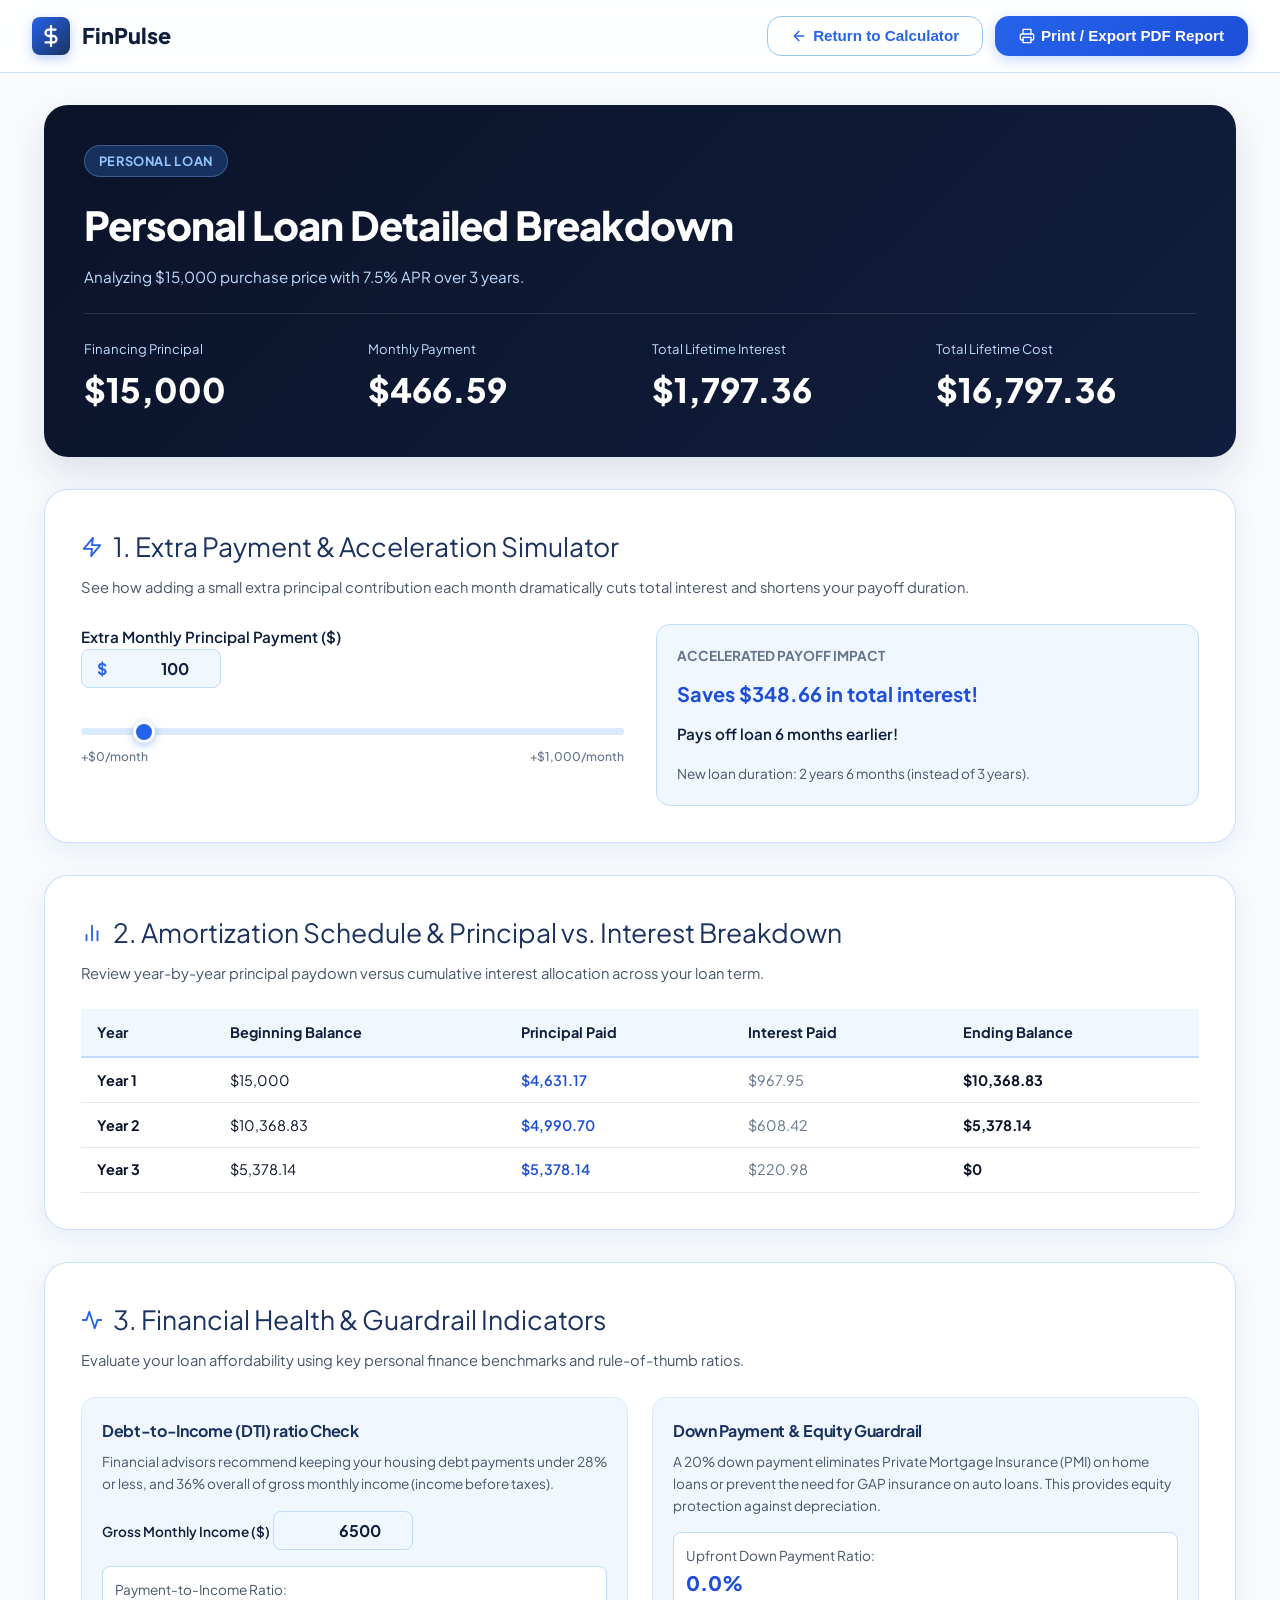
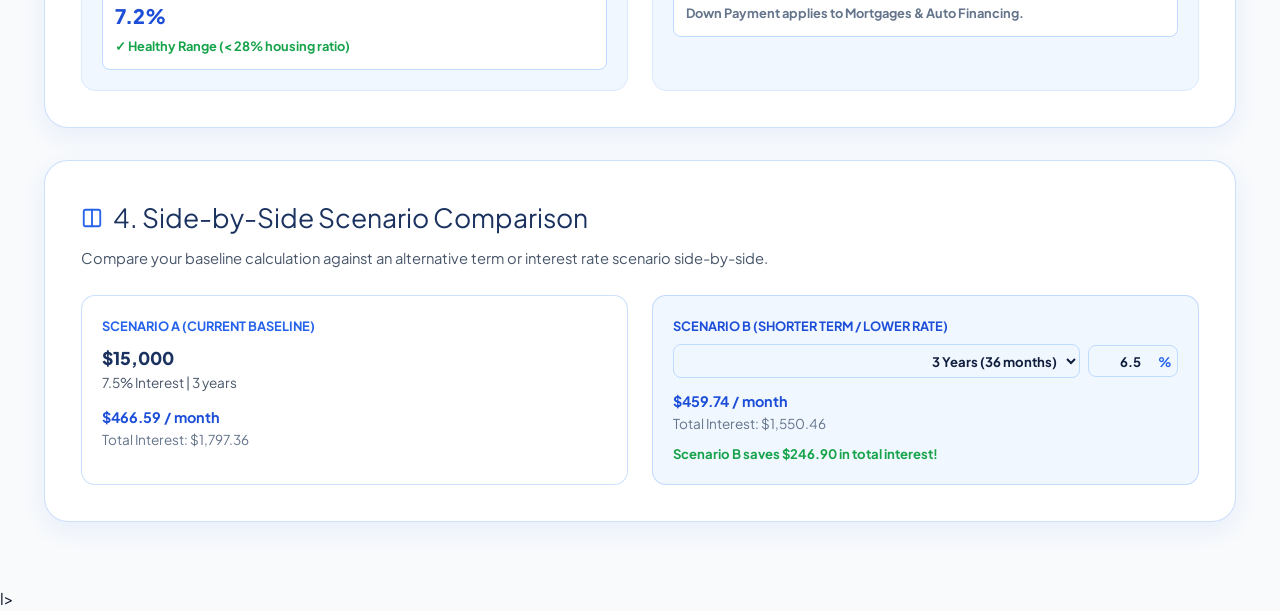
==== commit 5db2a565: "Optimize print and PDF pagination, fix amortization table row breaking, and eliminate section white " ====
--- a/html/report.html
+++ b/html/report.html
@@ -165,9 +165,9 @@
       <div class="health-grid">
         <!-- 28/36 DTI Rule -->
         <div class="health-card">
-          <h4 style="color: var(--blue-800); margin-bottom: 0.5rem;">28/36 Housing Debt-to-Income (DTI) Check</h4>
+          <h4 style="color: var(--blue-800); margin-bottom: 0.5rem;">Debt-to-Income (DTI) ratio Check</h4>
           <p style="font-size: 0.85rem; color: var(--text-muted); margin-bottom: 1rem;">
-            Financial advisors recommend keeping your housing debt payment under 28% of gross monthly income.
+            Financial advisors recommend keeping your housing debt payments under 28% or less, and 36% overall of gross monthly income (income before taxes).
           </p>
           <div class="form-group" style="margin-bottom: 1rem;">
             <label for="monthlyIncomeInput" class="form-label" style="font-size: 0.85rem;">Gross Monthly Income ($)</label>
--- a/css/report.css
+++ b/css/report.css
@@ -152,15 +152,88 @@
   background: var(--surface-white);
 }
 
-/* Print Overrides */
+/* Print Overrides & PDF Export Optimization */
 @media print {
-  .navbar, .report-nav-actions, .btn-primary, .btn-outline, #returnCalcBtn, #printReportBtn {
+  @page {
+    margin: 1.2cm;
+    size: portrait;
+  }
+
+  .navbar,
+  .report-nav-actions,
+  .btn-primary,
+  .btn-outline,
+  #returnCalcBtn,
+  #printReportBtn {
     display: none !important;
   }
-  body { background: white !important; }
-  .report-hero-card, .report-section-card {
+
+  body,
+  .report-body {
+    background: #ffffff !important;
+    color: #0f172a !important;
+    padding: 0 !important;
+    margin: 0 !important;
+  }
+
+  main {
+    max-width: 100% !important;
+    margin: 0 !important;
+    padding: 0 !important;
+  }
+
+  .report-hero-card {
+    background: #0b1329 !important;
+    color: #ffffff !important;
+    -webkit-print-color-adjust: exact;
+    print-color-adjust: exact;
+    box-shadow: none !important;
+    border: 1px solid #1e293b !important;
+    margin-bottom: 1.25rem !important;
+    padding: 1.25rem !important;
+    break-inside: avoid;
+    page-break-inside: avoid;
+  }
+
+  .report-section-card {
     box-shadow: none !important;
     border: 1px solid #cbd5e1 !important;
+    background: #ffffff !important;
+    margin-bottom: 1.25rem !important;
+    padding: 1.25rem !important;
+    break-inside: auto;
+    page-break-inside: auto;
+  }
+
+  .report-section-title {
+    break-after: avoid;
+    page-break-after: avoid;
+  }
+
+  /* Amortization Table Pagination */
+  .amort-table-wrapper {
+    overflow: visible !important;
+  }
+
+  .amort-table {
+    width: 100% !important;
+    border-collapse: collapse !important;
+  }
+
+  .amort-table tr {
+    break-inside: avoid !important;
+    page-break-inside: avoid !important;
+  }
+
+  .amort-table th,
+  .amort-table td {
+    padding: 0.45rem 0.65rem !important;
+  }
+
+  .health-card,
+  .scenario-box,
+  .savings-banner {
     break-inside: avoid;
-  }
-}
+    page-break-inside: avoid;
+  }
+}
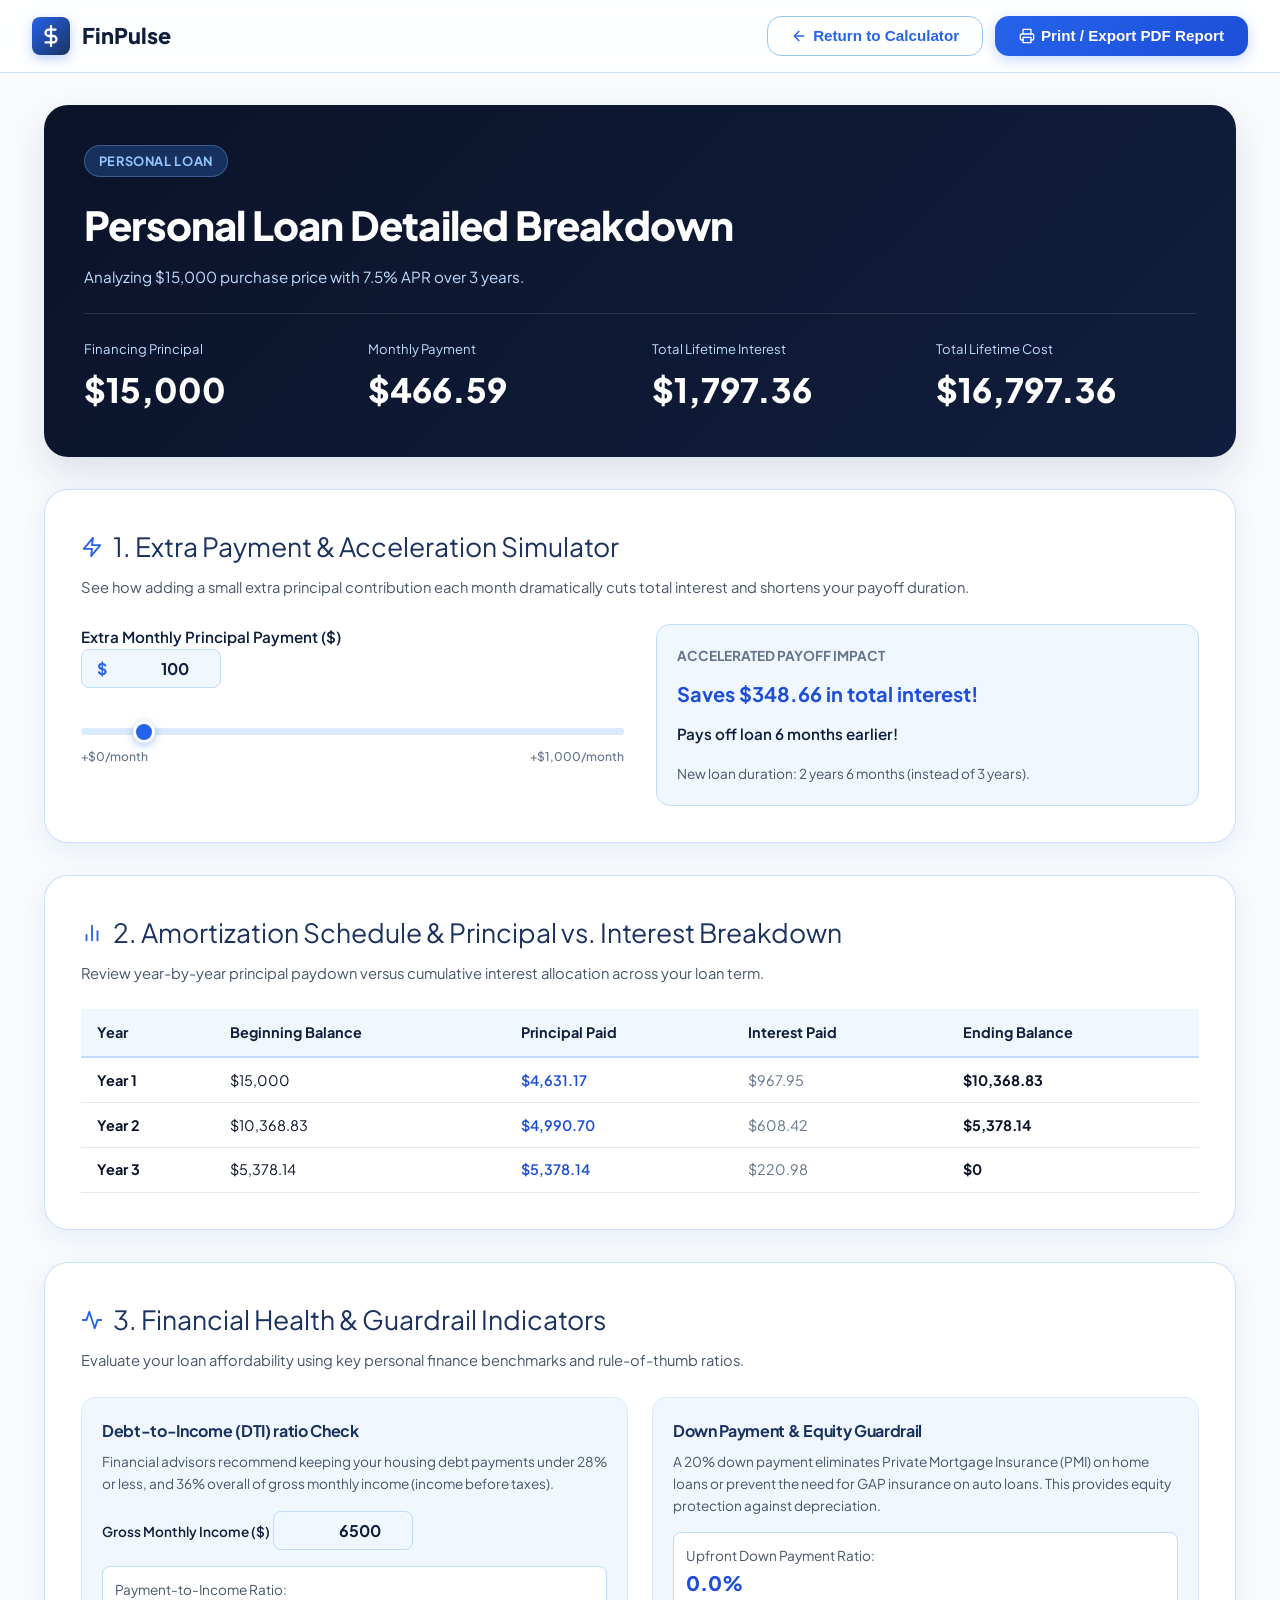
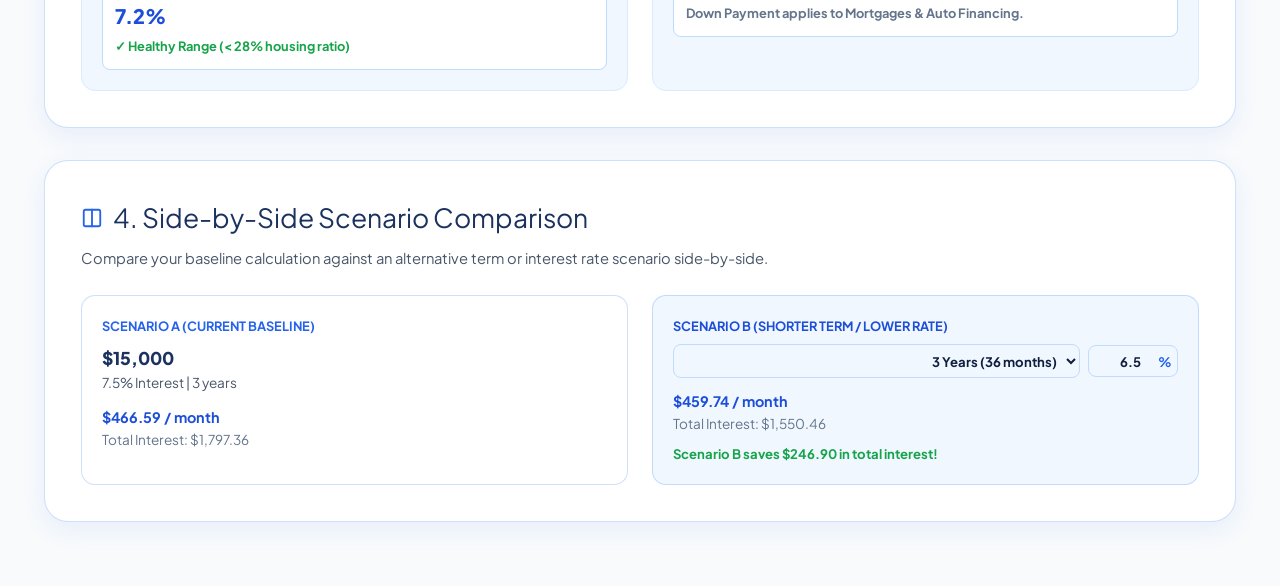
==== commit fcb38352: "Remove stray l> trailing character after </html> in html/report.html" ====
--- a/html/report.html
+++ b/html/report.html
@@ -255,4 +255,4 @@
 
   <script src="../js/report.js"></script>
 </body>
-</html>l>
+</html>
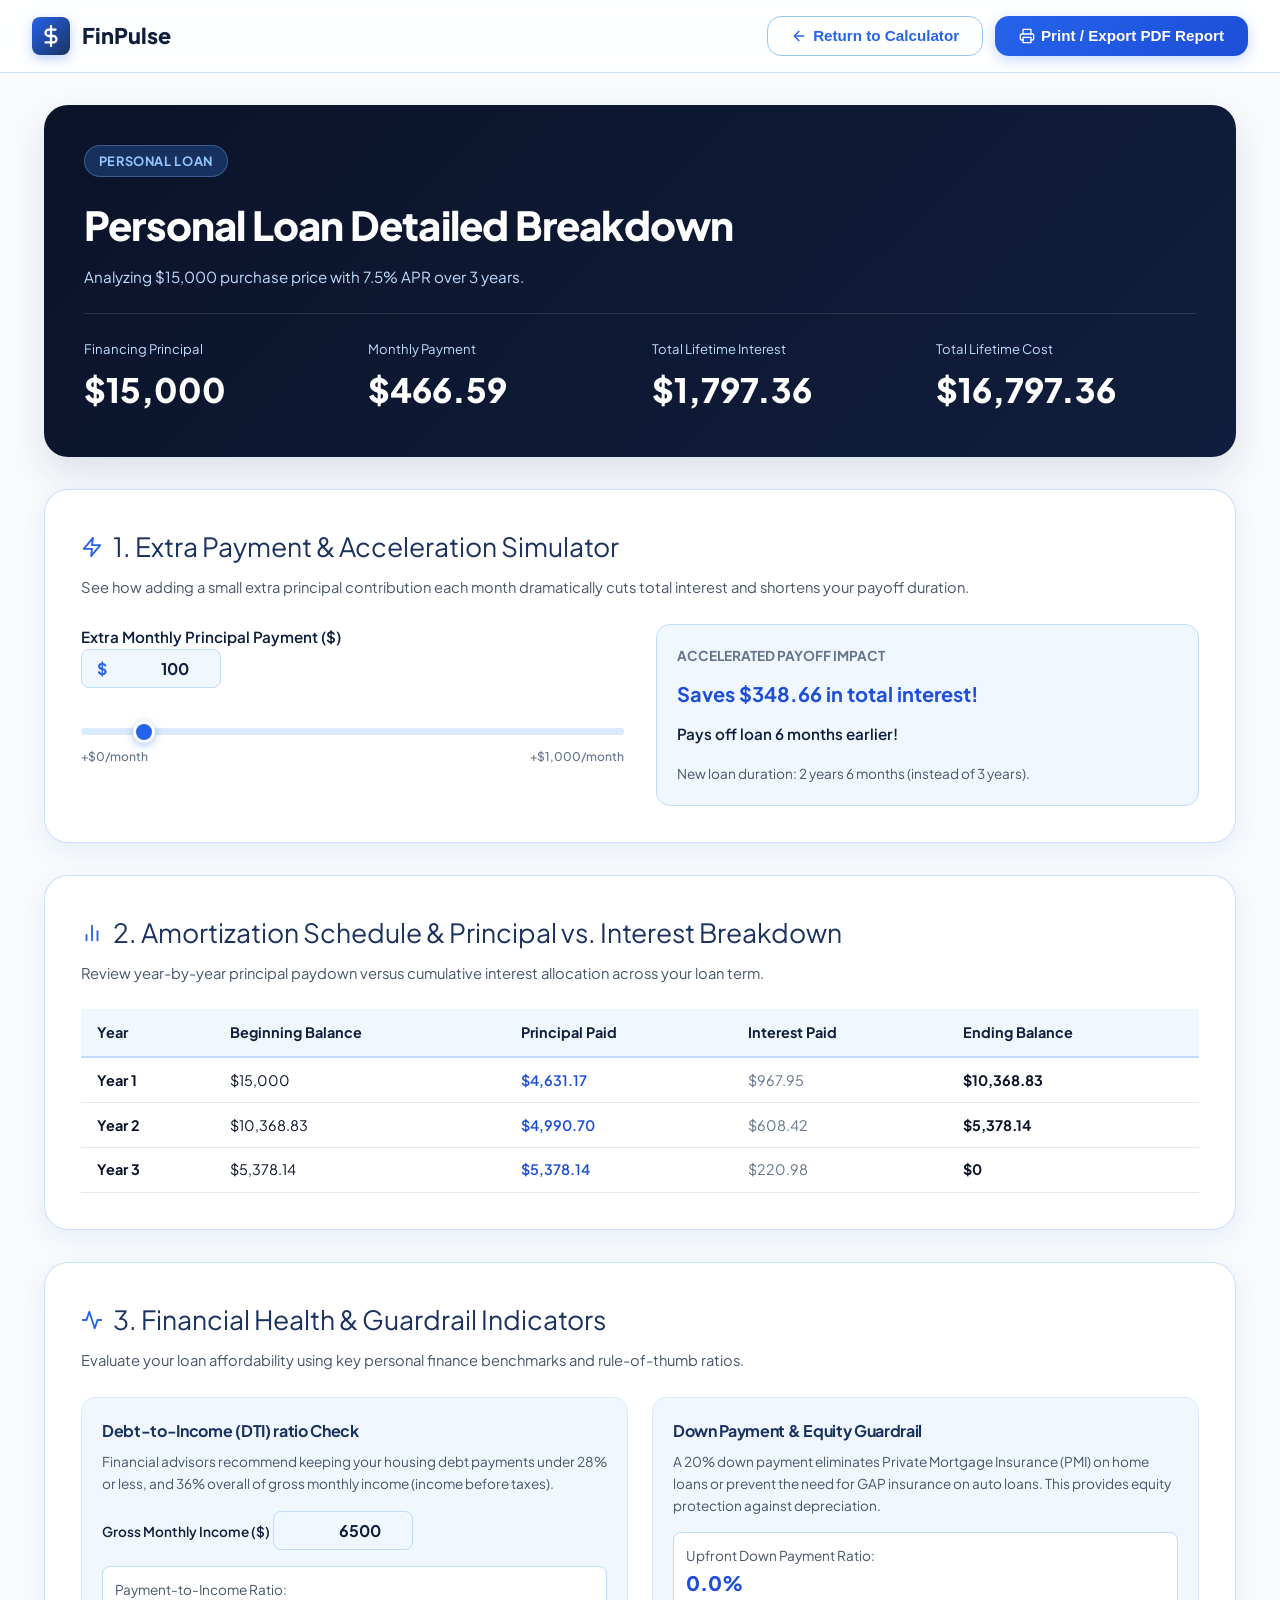
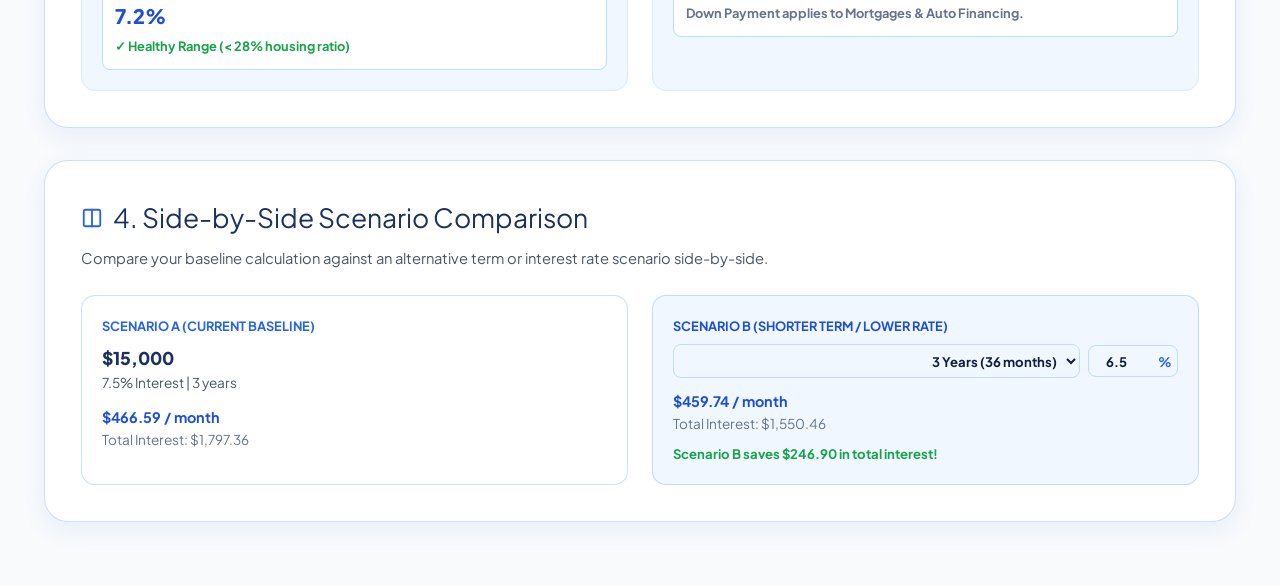
==== commit 0b7293a4: "Refactor all static inline styles out of index.html and html/report.html into external CSS classes" ====
--- a/html/report.html
+++ b/html/report.html
@@ -24,14 +24,14 @@
       </a>
 
       <div class="report-nav-actions">
-        <button type="button" id="returnCalcBtn" class="btn-outline" style="display: flex; align-items: center; gap: 0.4rem;">
+        <button type="button" id="returnCalcBtn" class="btn-outline btn-nav-action">
           <svg width="16" height="16" viewBox="0 0 24 24" fill="none" stroke="currentColor" stroke-width="2" stroke-linecap="round" stroke-linejoin="round">
             <line x1="19" y1="12" x2="5" y2="12"></line>
             <polyline points="12 19 5 12 12 5"></polyline>
           </svg>
           Return to Calculator
         </button>
-        <button type="button" id="printReportBtn" class="btn-primary" style="display: flex; align-items: center; gap: 0.4rem;">
+        <button type="button" id="printReportBtn" class="btn-primary btn-nav-action">
           <svg width="16" height="16" viewBox="0 0 24 24" fill="none" stroke="currentColor" stroke-width="2" stroke-linecap="round" stroke-linejoin="round">
             <polyline points="6 9 6 2 18 2 18 9"></polyline>
             <path d="M6 18H4a2 2 0 0 1-2-2v-5a2 2 0 0 1 2-2h16a2 2 0 0 1 2 2v5a2 2 0 0 1-2 2h-2"></path>
@@ -43,15 +43,15 @@
     </div>
   </header>
 
-  <main style="max-width: 1240px; margin: 2rem auto; padding: 0 1.5rem;">
+  <main class="report-main-container">
     
     <!-- Executive Summary Banner -->
     <div class="report-hero-card">
       <span class="report-badge" id="reportTypeBadge">Personal Loan Report</span>
-      <h1 style="font-size: clamp(1.6rem, 4vw, 2.5rem); margin-bottom: 0.5rem; color: #ffffff; font-weight: 800;" id="reportTitle">
+      <h1 id="reportTitle">
         Detailed Financial Analysis & Breakdown
       </h1>
-      <p style="color: var(--blue-200); font-size: 0.95rem;" id="reportSubtitle">
+      <p id="reportSubtitle">
         Comprehensive financial breakdown, amortization schedule, acceleration savings, and health metrics.
       </p>
 
@@ -106,12 +106,12 @@
         </div>
 
         <div class="savings-banner">
-          <div style="font-size: 0.85rem; color: var(--text-light); text-transform: uppercase; font-weight: 700;">Accelerated Payoff Impact</div>
+          <div class="savings-banner-label">Accelerated Payoff Impact</div>
           <div class="savings-highlight" id="interestSavingsText">Saves $1,250.00 in total interest</div>
-          <div style="font-size: 0.95rem; color: var(--blue-900); font-weight: 600;" id="timeSavingsText">
+          <div id="timeSavingsText">
             Pays off loan 7 months earlier!
           </div>
-          <p style="font-size: 0.85rem; color: var(--text-muted); margin-top: 0.25rem;" id="newTermText">
+          <p id="newTermText">
             New loan duration: 2 years 5 months (instead of 3 years).
           </p>
         </div>
@@ -165,18 +165,18 @@
       <div class="health-grid">
         <!-- 28/36 DTI Rule -->
         <div class="health-card">
-          <h4 style="color: var(--blue-800); margin-bottom: 0.5rem;">Debt-to-Income (DTI) ratio Check</h4>
-          <p style="font-size: 0.85rem; color: var(--text-muted); margin-bottom: 1rem;">
+          <h4 class="health-card-title">Debt-to-Income (DTI) ratio Check</h4>
+          <p class="health-card-desc">
             Financial advisors recommend keeping your housing debt payments under 28% or less, and 36% overall of gross monthly income (income before taxes).
           </p>
-          <div class="form-group" style="margin-bottom: 1rem;">
-            <label for="monthlyIncomeInput" class="form-label" style="font-size: 0.85rem;">Gross Monthly Income ($)</label>
+          <div class="form-group form-group-compact">
+            <label for="monthlyIncomeInput" class="form-label form-label-sm">Gross Monthly Income ($)</label>
             <input type="number" id="monthlyIncomeInput" class="form-input" value="6500" min="500" max="100000" step="250">
           </div>
-          <div style="padding: 0.75rem; border-radius: var(--radius-sm); background: white; border: 1px solid var(--blue-200);">
-            <div style="font-size: 0.85rem; color: var(--text-muted);">Payment-to-Income Ratio:</div>
-            <div style="font-size: 1.25rem; font-weight: 800; color: var(--blue-700);" id="dtiRatioText">7.5%</div>
-            <div style="font-size: 0.8rem; font-weight: 700; color: #16a34a; margin-top: 0.25rem;" id="dtiStatusText">
+          <div class="health-result-box">
+            <div class="health-result-label">Payment-to-Income Ratio:</div>
+            <div class="health-result-value" id="dtiRatioText">7.5%</div>
+            <div id="dtiStatusText">
               ✓ Healthy Range (< 28%)
             </div>
           </div>
@@ -184,14 +184,14 @@
 
         <!-- 20% PMI / Down Payment Equity Guardrail -->
         <div class="health-card">
-          <h4 style="color: var(--blue-800); margin-bottom: 0.5rem;">Down Payment & Equity Guardrail</h4>
-          <p style="font-size: 0.85rem; color: var(--text-muted); margin-bottom: 1rem;">
+          <h4 class="health-card-title">Down Payment & Equity Guardrail</h4>
+          <p class="health-card-desc">
             A 20% down payment eliminates Private Mortgage Insurance (PMI) on home loans or prevent the need for GAP insurance on auto loans. This provides equity protection against depreciation.
           </p>
-          <div style="padding: 0.75rem; border-radius: var(--radius-sm); background: white; border: 1px solid var(--blue-200);">
-            <div style="font-size: 0.85rem; color: var(--text-muted);">Upfront Down Payment Ratio:</div>
-            <div style="font-size: 1.25rem; font-weight: 800; color: var(--blue-700);" id="equityRatioText">0.0%</div>
-            <div style="font-size: 0.8rem; font-weight: 700; margin-top: 0.25rem;" id="equityStatusText">
+          <div class="health-result-box">
+            <div class="health-result-label">Upfront Down Payment Ratio:</div>
+            <div class="health-result-value" id="equityRatioText">0.0%</div>
+            <div id="equityStatusText">
               No Down Payment Applied
             </div>
           </div>
@@ -214,21 +214,21 @@
 
       <div class="comparison-grid">
         <div class="scenario-box">
-          <div style="font-size: 0.8rem; font-weight: 700; color: var(--blue-600); text-transform: uppercase; margin-bottom: 0.5rem;">
+          <div class="scenario-label">
             Scenario A (Current Baseline)
           </div>
-          <div style="font-size: 1.1rem; font-weight: 800; color: var(--blue-800);" id="scenAPrincipal">$15,000</div>
-          <div style="font-size: 0.85rem; color: var(--text-muted); margin-bottom: 0.75rem;" id="scenADetails">7.5% Interest | 3 Years</div>
-          <div style="font-size: 0.9rem; font-weight: 700; color: var(--blue-700);" id="scenAPayment">$489.27 / month</div>
-          <div style="font-size: 0.85rem; color: var(--text-light);" id="scenAInterest">Total Interest: $4,340.50</div>
-        </div>
-
-        <div class="scenario-box" style="background: var(--blue-50);">
-          <div style="font-size: 0.8rem; font-weight: 700; color: var(--blue-700); text-transform: uppercase; margin-bottom: 0.5rem;">
+          <div id="scenAPrincipal">$15,000</div>
+          <div id="scenADetails">7.5% Interest | 3 Years</div>
+          <div id="scenAPayment">$489.27 / month</div>
+          <div id="scenAInterest">Total Interest: $4,340.50</div>
+        </div>
+
+        <div class="scenario-box highlight">
+          <div class="scenario-label scen-b-label">
             Scenario B (Shorter Term / Lower Rate)
           </div>
-          <div style="display: flex; gap: 0.5rem; margin-bottom: 0.75rem; align-items: center;">
-            <select id="scenBTermSelect" class="form-input" style="flex: 1; min-width: 0; font-size: 0.82rem; padding: 0.4rem 0.35rem; text-overflow: ellipsis;">
+          <div class="scenario-control-row">
+            <select id="scenBTermSelect" class="form-input scen-term-select">
               <option value="1">1 Year (12 months)</option>
               <option value="2">2 Years (24 months)</option>
               <option value="3" selected>3 Years (36 months)</option>
@@ -239,14 +239,14 @@
               <option value="15">15 Years (180 months)</option>
               <option value="30">30 Years (360 months)</option>
             </select>
-            <div class="input-number-wrapper" style="width: 90px; flex-shrink: 0;">
-              <input type="number" id="scenBRateInput" class="form-input has-suffix" value="6.5" min="1" max="30" step="0.25" style="width: 100%; font-size: 0.82rem; padding: 0.4rem 1.3rem 0.4rem 0.35rem;" placeholder="Rate">
-              <span class="input-suffix" style="right: 0.4rem; font-size: 0.82rem;">%</span>
-            </div>
-          </div>
-          <div style="font-size: 0.9rem; font-weight: 700; color: var(--blue-700);" id="scenBPayment">$489.27 / month</div>
-          <div style="font-size: 0.85rem; color: var(--text-light); margin-bottom: 0.5rem;" id="scenBInterest">Total Interest: $4,340.50</div>
-          <div style="font-size: 0.82rem; font-weight: 700; color: var(--blue-800);" id="scenBDiffText">Difference: $0.00</div>
+            <div class="input-number-wrapper scen-rate-wrapper">
+              <input type="number" id="scenBRateInput" class="form-input has-suffix scen-rate-input" value="6.5" min="1" max="30" step="0.25" placeholder="Rate">
+              <span class="input-suffix scen-rate-suffix">%</span>
+            </div>
+          </div>
+          <div id="scenBPayment">$489.27 / month</div>
+          <div id="scenBInterest">Total Interest: $4,340.50</div>
+          <div id="scenBDiffText">Difference: $0.00</div>
         </div>
       </div>
     </div>
--- a/css/styles.css
+++ b/css/styles.css
@@ -1031,3 +1031,47 @@
     padding: 1.1rem 0.85rem;
   }
 }
+
+/* Extracted Utility & Component Classes */
+.net-loan-note {
+  font-size: 0.8rem;
+  color: var(--text-light);
+  margin-top: 0.45rem;
+  font-weight: 500;
+}
+
+.net-loan-amount {
+  color: var(--blue-700);
+}
+
+.term-input-group {
+  display: flex;
+  gap: 0.5rem;
+  align-items: center;
+}
+
+.term-unit-select {
+  width: 100px;
+  padding-left: 0.5rem;
+  padding-right: 0.5rem;
+}
+
+.stat-box.full-width {
+  grid-column: span 2;
+}
+
+.btn-full-width {
+  width: 100%;
+  justify-content: center;
+  gap: 0.5rem;
+}
+
+.brand-logo-light {
+  color: #ffffff;
+}
+
+.footer-description {
+  font-size: 0.9rem;
+  max-width: 400px;
+  color: var(--blue-300);
+}
--- a/css/report.css
+++ b/css/report.css
@@ -237,3 +237,176 @@
     page-break-inside: avoid;
   }
 }
+
+/* Extracted Report Component Classes */
+.btn-nav-action {
+  display: flex;
+  align-items: center;
+  gap: 0.4rem;
+}
+
+.report-main-container {
+  max-width: 1240px;
+  margin: 2rem auto;
+  padding: 0 1.5rem;
+}
+
+#reportTitle {
+  font-size: clamp(1.6rem, 4vw, 2.5rem);
+  margin-bottom: 0.5rem;
+  color: #ffffff;
+  font-weight: 800;
+}
+
+#reportSubtitle {
+  color: var(--blue-200);
+  font-size: 0.95rem;
+}
+
+.savings-banner-label {
+  font-size: 0.85rem;
+  color: var(--text-light);
+  text-transform: uppercase;
+  font-weight: 700;
+}
+
+#timeSavingsText {
+  font-size: 0.95rem;
+  color: var(--blue-900);
+  font-weight: 600;
+}
+
+#newTermText {
+  font-size: 0.85rem;
+  color: var(--text-muted);
+  margin-top: 0.25rem;
+}
+
+.health-card-title {
+  color: var(--blue-800);
+  margin-bottom: 0.5rem;
+}
+
+.health-card-desc {
+  font-size: 0.85rem;
+  color: var(--text-muted);
+  margin-bottom: 1rem;
+}
+
+.form-group-compact {
+  margin-bottom: 1rem;
+}
+
+.form-label-sm {
+  font-size: 0.85rem;
+}
+
+.health-result-box {
+  padding: 0.75rem;
+  border-radius: var(--radius-sm);
+  background: white;
+  border: 1px solid var(--blue-200);
+}
+
+.health-result-label {
+  font-size: 0.85rem;
+  color: var(--text-muted);
+}
+
+.health-result-value {
+  font-size: 1.25rem;
+  font-weight: 800;
+  color: var(--blue-700);
+}
+
+#dtiStatusText, #equityStatusText {
+  font-size: 0.8rem;
+  font-weight: 700;
+  margin-top: 0.25rem;
+}
+
+#dtiStatusText {
+  color: #16a34a;
+}
+
+.scenario-label {
+  font-size: 0.8rem;
+  font-weight: 700;
+  color: var(--blue-600);
+  text-transform: uppercase;
+  margin-bottom: 0.5rem;
+}
+
+.scenario-label.scen-b-label {
+  color: var(--blue-700);
+}
+
+#scenAPrincipal {
+  font-size: 1.1rem;
+  font-weight: 800;
+  color: var(--blue-800);
+}
+
+#scenADetails {
+  font-size: 0.85rem;
+  color: var(--text-muted);
+  margin-bottom: 0.75rem;
+}
+
+#scenAPayment, #scenBPayment {
+  font-size: 0.9rem;
+  font-weight: 700;
+  color: var(--blue-700);
+}
+
+#scenAInterest {
+  font-size: 0.85rem;
+  color: var(--text-light);
+}
+
+#scenBInterest {
+  font-size: 0.85rem;
+  color: var(--text-light);
+  margin-bottom: 0.5rem;
+}
+
+#scenBDiffText {
+  font-size: 0.82rem;
+  font-weight: 700;
+  color: var(--blue-800);
+}
+
+.scenario-box.highlight {
+  background: var(--blue-50);
+}
+
+.scenario-control-row {
+  display: flex;
+  gap: 0.5rem;
+  margin-bottom: 0.75rem;
+  align-items: center;
+}
+
+.scen-term-select {
+  flex: 1;
+  min-width: 0;
+  font-size: 0.82rem;
+  padding: 0.4rem 0.35rem;
+  text-overflow: ellipsis;
+}
+
+.scen-rate-wrapper {
+  width: 90px;
+  flex-shrink: 0;
+}
+
+.scen-rate-input {
+  width: 100%;
+  font-size: 0.82rem;
+  padding: 0.4rem 1.3rem 0.4rem 0.35rem;
+}
+
+.scen-rate-suffix {
+  right: 0.4rem;
+  font-size: 0.82rem;
+}
